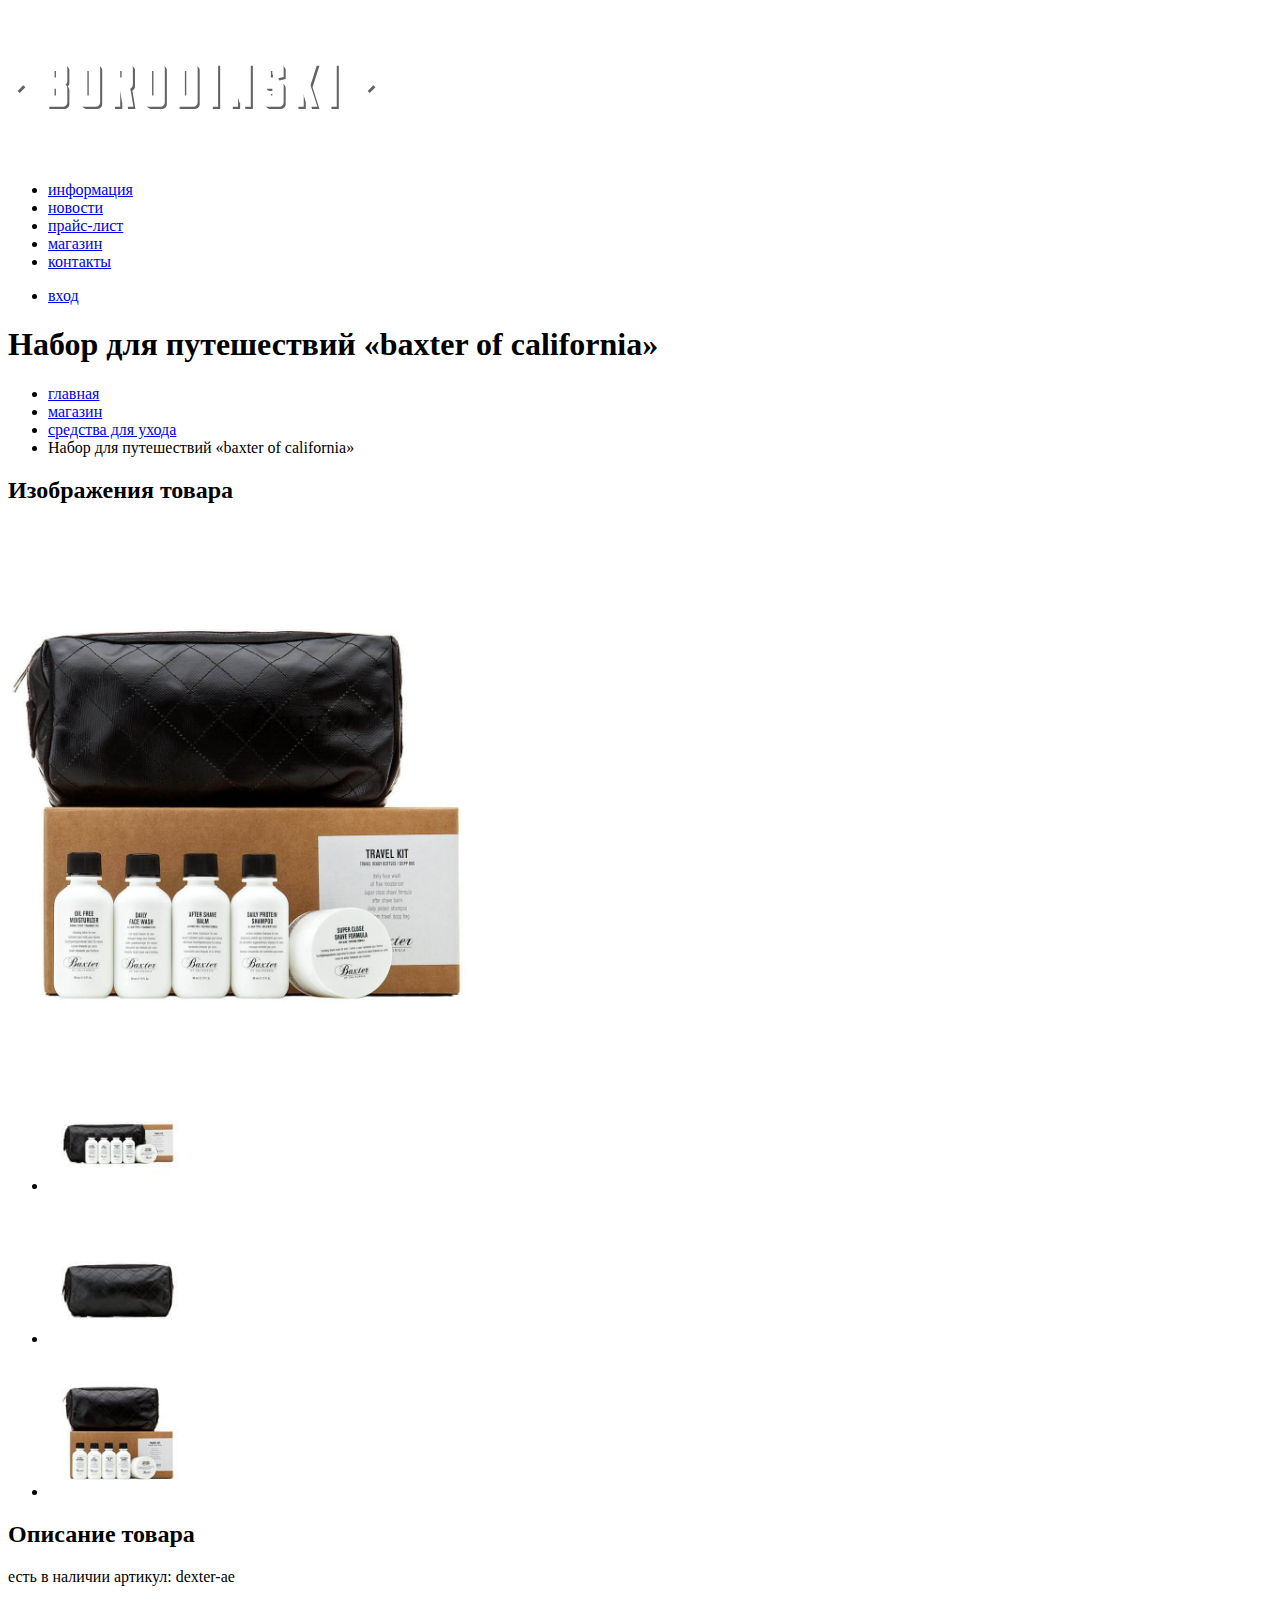
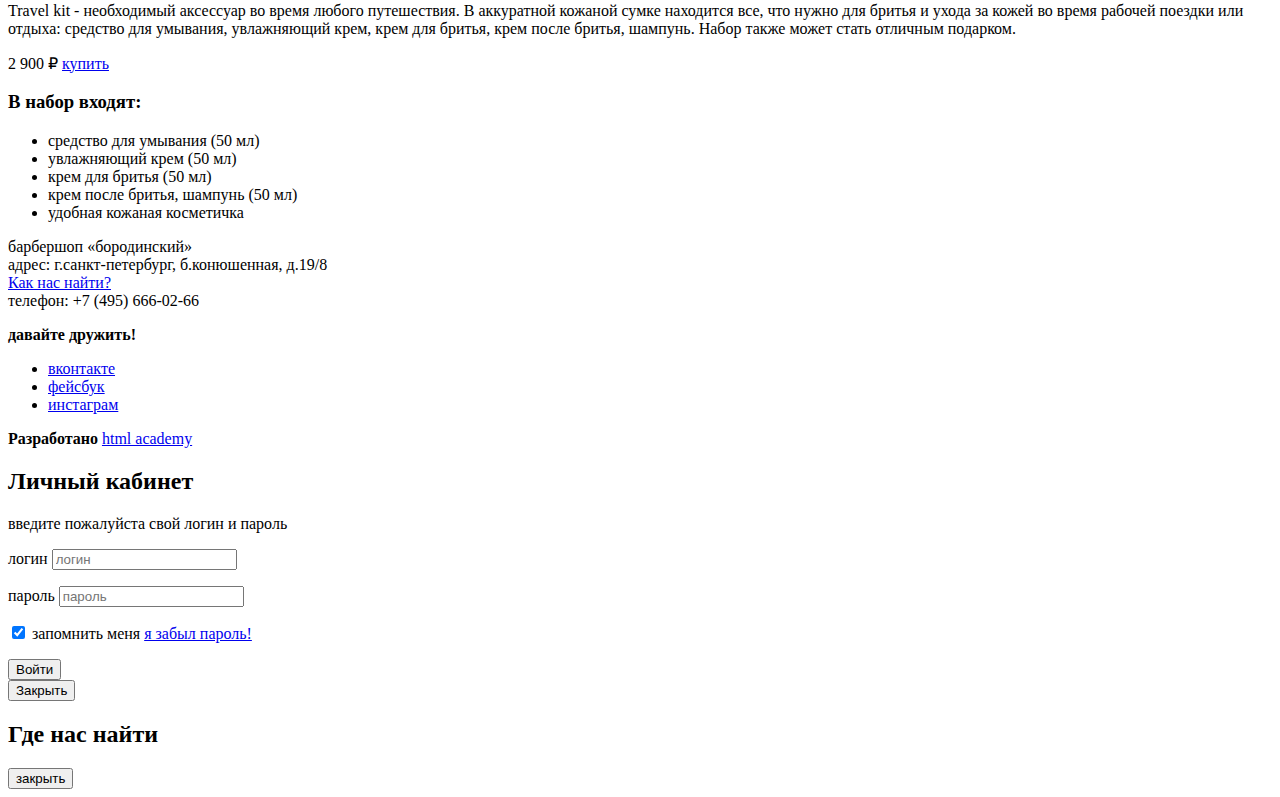
==== catalog-item.html @ 3065e406 "add class for forms" ====
<!DOCTYPE html>
<html lang="ru">

<head>
  <meta charset="utf-8" />
  <title>Borodinsky</title>
  <link rel="stylesheet" href="stylesheets/main.css" />
  <link href="https://fonts.googleapis.com/css?family=PT+Sans+Narrow:400,700&amp;subset=latin,cyrillic" rel="stylesheet">
</head>

<body>
  <header class="page-header">
    <nav class="header-navigation">
      <a href="index.html" class="header-logo">
        <img src="./img/index-logo.svg" width="368" height="153" alt="Логотип барбершопа «Бородинский»">
      </a>
      <ul class="app-navigation">
        <li><a href="#">информация</a></li>
        <li><a href="#">новости</a></li>
        <li><a href="price.html">прайс-лист</a></li>
        <li><a href="catalog.html">магазин</a></li>
        <li><a href="#">контакты</a></li>
      </ul>

      <ul class="user-navigation">
        <li><a href="#">вход</a></li>
      </ul>
    </nav>
  </header>

  <main>
    <h1 class="page-title">Набор для путешествий «baxter of california»</h1>

    <ul class="breadcrumbs">
      <li><a href="index.html">главная</a></li>
      <li><a href="catalog.html">магазин</a></li>
      <li><a href="#">средства для ухода</a></li>
      <li class="breadcrumbs-current">Набор для путешествий «baxter of california»</li>
    </ul>

    <section class="product-photos">
      <h2 class="visually-hidden">Изображения товара</h2>
      <p class="product-photo-full">
        <img src="./img/product-big.jpg" width="460" height="498" alt="Фото всего набора">
      </p>
      <ul class="product-photo-preview">
        <li><img src="./img/product-small-1.jpeg" width="140" height="149" alt="Фото в анфас"></li>
        <li><img src="./img/product-small-2.jpeg" width="140" height="149" alt="Фото в профиль"></li>
        <li><img src="./img/product-small-3.jpeg" width="140" height="149" alt="Фото отдельной части"></li>
      </ul>
    </section>

    <section class="product-info">
      <h2 class="visually-hidden">Описание товара</h2>
      <p class="product-description">
        <span class="product-availability">есть в наличии</span>
        <span class="product-article">артикул: dexter-ae</span>
      </p>

      <p class="product-text">
        Travel kit - необходимый аксессуар во время любого
        путешествия. В аккуратной кожаной сумке находится все, что
        нужно для бритья и ухода за кожей во время рабочей поездки
        или отдыха: средство для умывания, увлажняющий крем, крем
        для бритья, крем после бритья, шампунь. Набор также может
        стать отличным подарком.
      </p>

      <p class="product-price">
        <span>2 900 ₽</span>
        <a href="#">купить</a>
      </p>

      <h3>В набор входят:</h3>
      <ul class="kit-list">
        <li>средство для умывания (50 мл)</li>
        <li>увлажняющий крем (50 мл)</li>
        <li>крем для бритья (50 мл)</li>
        <li>крем после бритья, шампунь (50 мл)</li>
        <li>удобная кожаная косметичка</li>
      </ul>
    </section>

  </main>

  <footer class="page-footer">
    <p class="footer-contacts">
      барбершоп «бородинский»<br>
      адрес: г.санкт-петербург, б.конюшенная, д.19/8<br>
      <a href="#">Как нас найти?</a><br>
      телефон: +7 (495) 666-02-66
    </p>

    <div class="footer-social">
      <b>давайте дружить!</b>
      <ul class="social-list">
        <li><a href="#" class="social-vk">вконтакте</a></li>
        <li><a href="#" class="social-fb">фейсбук</a></li>
        <li><a href="#" class="social-inst">инстаграм</a></li>
      </ul>
    </div>

    <p class="footer-copyright">
      <b>Разработано</b>
      <a href="https://htmlacademy.ru/">html academy</a>
    </p>
  </footer>

  <section class="modal modal-authorization">
    <h2>Личный кабинет</h2>
    <p class="login-info">
      введите пожалуйста свой логин и пароль
    </p>
    <form class="login-form" action="https://echo.htmlacademy.ru" method="post">
      <p>
        <label class="visually-hidden" for="login">логин</label>
        <input class="login-icon-user"type="text"
                name="login" id="login" placeholder="логин">
      </p>
      <p>
        <label class="visually-hidden" for="password">пароль</label>
        <input class="login-icon-password"type="password" 
                name="password" id="password" placeholder="пароль">
      </p>
      <p class="login-password-info">
        <label class="login-checkbox">
          <input class="visually-hidden" type="checkbox" name="remember" checked>
          запомнить меня
        </label>
        <a class="restore" href="#">я забыл пароль!</a>
      </p>

      <button class="button" type="submit">Войти</button>
    </form>
    <button class="modal-close" type="button">Закрыть</button>
  </section>

  <section class="modal modal-map">
    <h2 class="visually-hidden">Где нас найти</h2>
    <button type="button" class="modal-close">
        <span class="visually-hidden">закрыть</span>
    </button>
  </section>
</body>

</html>
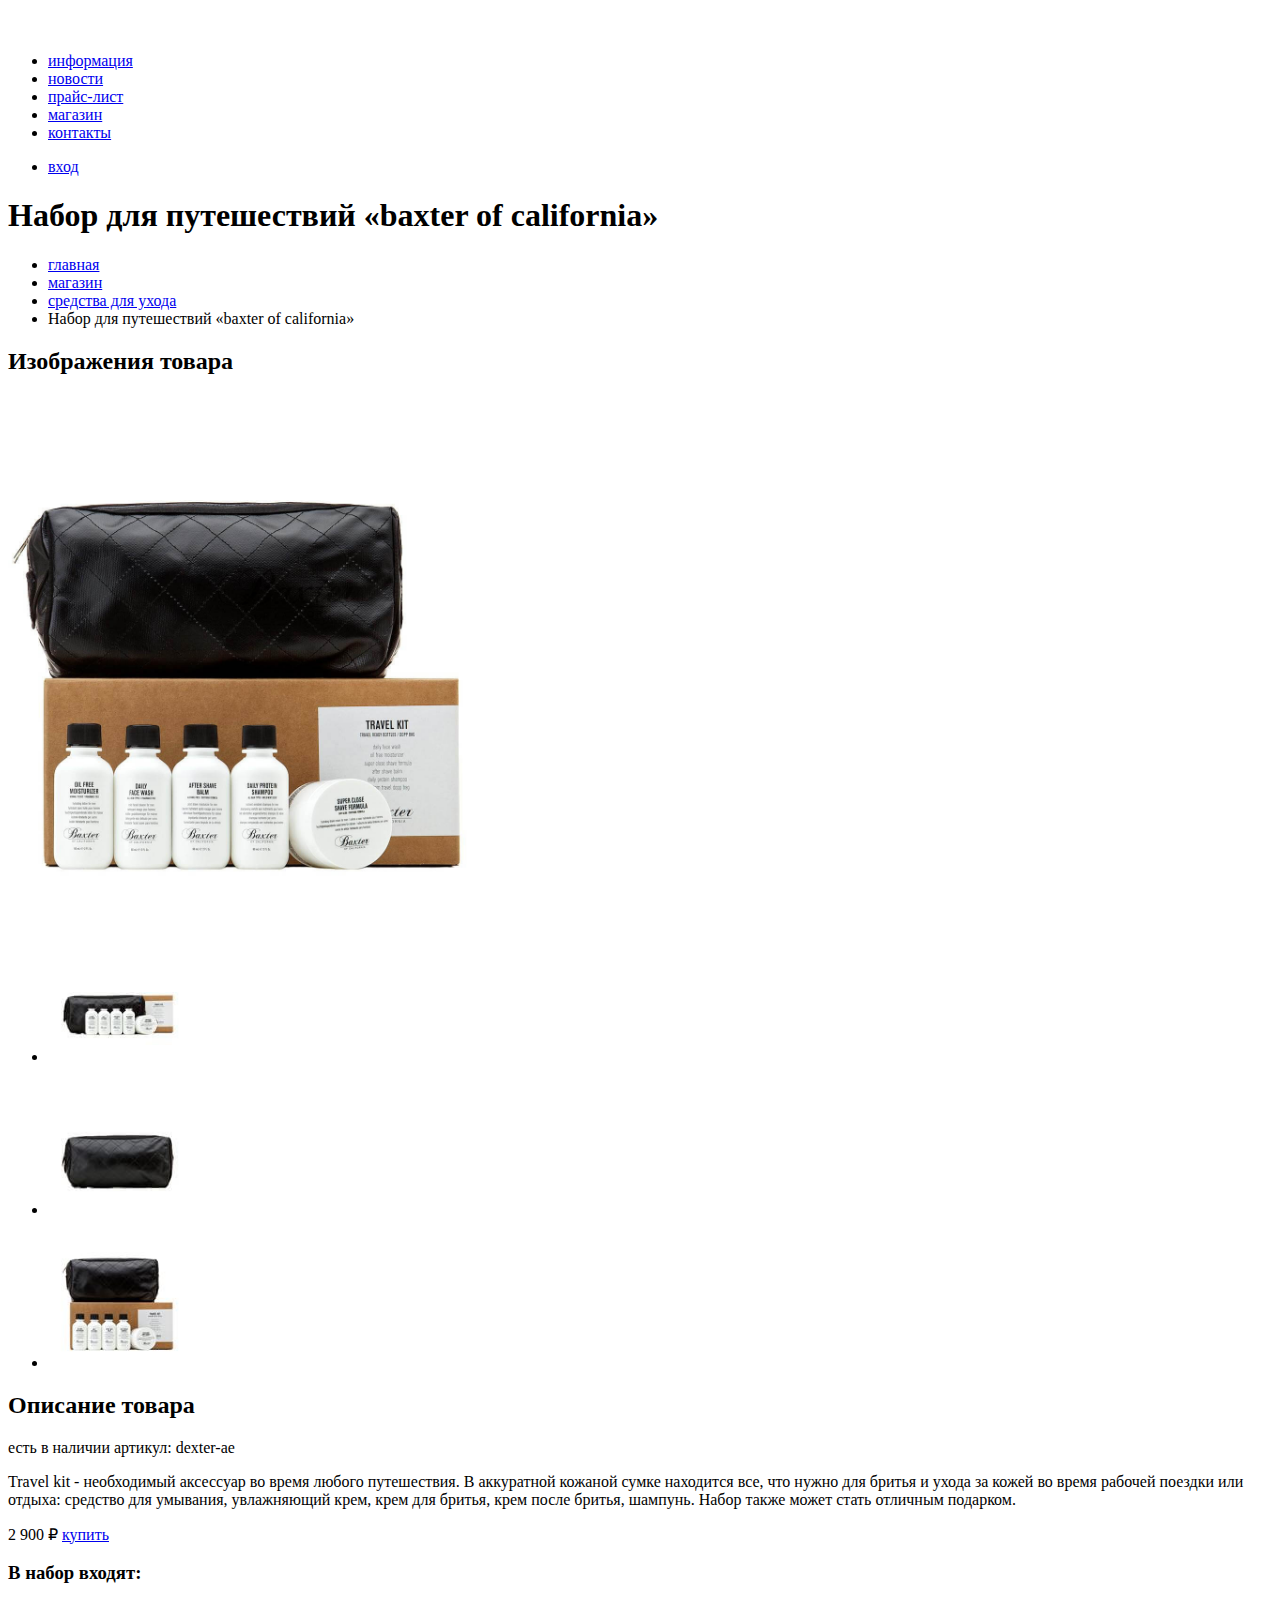
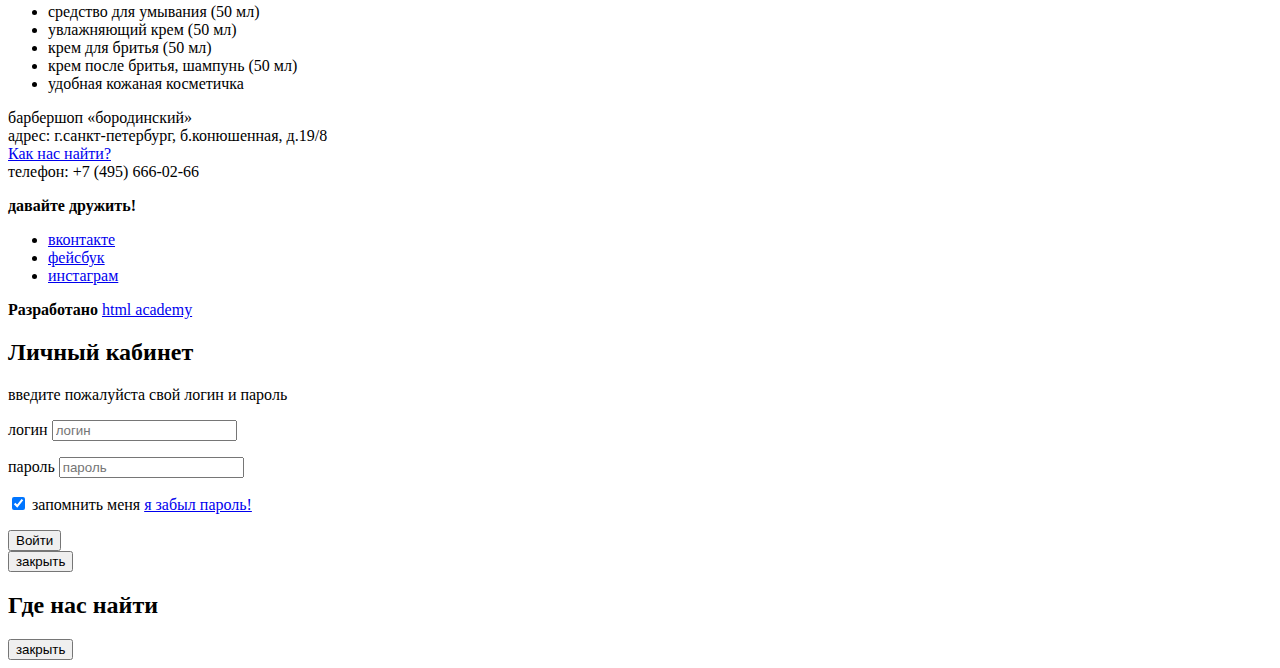
==== commit f796c170: "correction for href" ====
--- a/catalog-item.html
+++ b/catalog-item.html
@@ -5,14 +5,14 @@
   <meta charset="utf-8" />
   <title>Borodinsky</title>
   <link rel="stylesheet" href="stylesheets/main.css" />
-  <link href="https://fonts.googleapis.com/css?family=PT+Sans+Narrow:400,700&amp;subset=latin,cyrillic" rel="stylesheet">
+  <link href="https://fonts.googleapis.com/css?family=PT+Sans+Narrow:400,700&amp;subset=cyrillic" rel="stylesheet">
 </head>
 
 <body>
   <header class="page-header">
     <nav class="header-navigation">
       <a href="index.html" class="header-logo">
-        <img src="./img/index-logo.svg" width="368" height="153" alt="Логотип барбершопа «Бородинский»">
+        <img src="./img/logo.svg" width="111" height="24" alt="Логотип барбершопа «Бородинский»">
       </a>
       <ul class="app-navigation">
         <li><a href="#">информация</a></li>
@@ -68,7 +68,7 @@
 
       <p class="product-price">
         <span>2 900 ₽</span>
-        <a href="#">купить</a>
+        <a class="button" href="#">купить</a>
       </p>
 
       <h3>В набор входят:</h3>
@@ -94,33 +94,33 @@
     <div class="footer-social">
       <b>давайте дружить!</b>
       <ul class="social-list">
-        <li><a href="#" class="social-vk">вконтакте</a></li>
-        <li><a href="#" class="social-fb">фейсбук</a></li>
-        <li><a href="#" class="social-inst">инстаграм</a></li>
+        <li><a href="#" class="social-button">вконтакте</a></li>
+        <li><a href="#" class="social-button">фейсбук</a></li>
+        <li><a href="#" class="social-button">инстаграм</a></li>
       </ul>
     </div>
 
     <p class="footer-copyright">
       <b>Разработано</b>
-      <a href="https://htmlacademy.ru/">html academy</a>
+      <a class="button" href="https://htmlacademy.ru/">html academy</a>
     </p>
   </footer>
 
-  <section class="modal modal-authorization">
+  <section class="modal modal-authentication">
     <h2>Личный кабинет</h2>
     <p class="login-info">
       введите пожалуйста свой логин и пароль
     </p>
     <form class="login-form" action="https://echo.htmlacademy.ru" method="post">
       <p>
-        <label class="visually-hidden" for="login">логин</label>
-        <input class="login-icon-user"type="text"
-                name="login" id="login" placeholder="логин">
+        <label class="visually-hidden" for="user-login">логин</label>
+        <input class="login-icon-user" type="text"
+                name="login" id="user-login" placeholder="логин">
       </p>
       <p>
-        <label class="visually-hidden" for="password">пароль</label>
-        <input class="login-icon-password"type="password" 
-                name="password" id="password" placeholder="пароль">
+        <label class="visually-hidden" for="user-password">пароль</label>
+        <input class="login-icon-password" type="password"
+                name="password" id="user-password" placeholder="пароль">
       </p>
       <p class="login-password-info">
         <label class="login-checkbox">
@@ -132,7 +132,9 @@
 
       <button class="button" type="submit">Войти</button>
     </form>
-    <button class="modal-close" type="button">Закрыть</button>
+    <button class="modal-close" type="button">
+      <span class="visually-hidden">закрыть</span>
+    </button>
   </section>
 
   <section class="modal modal-map">
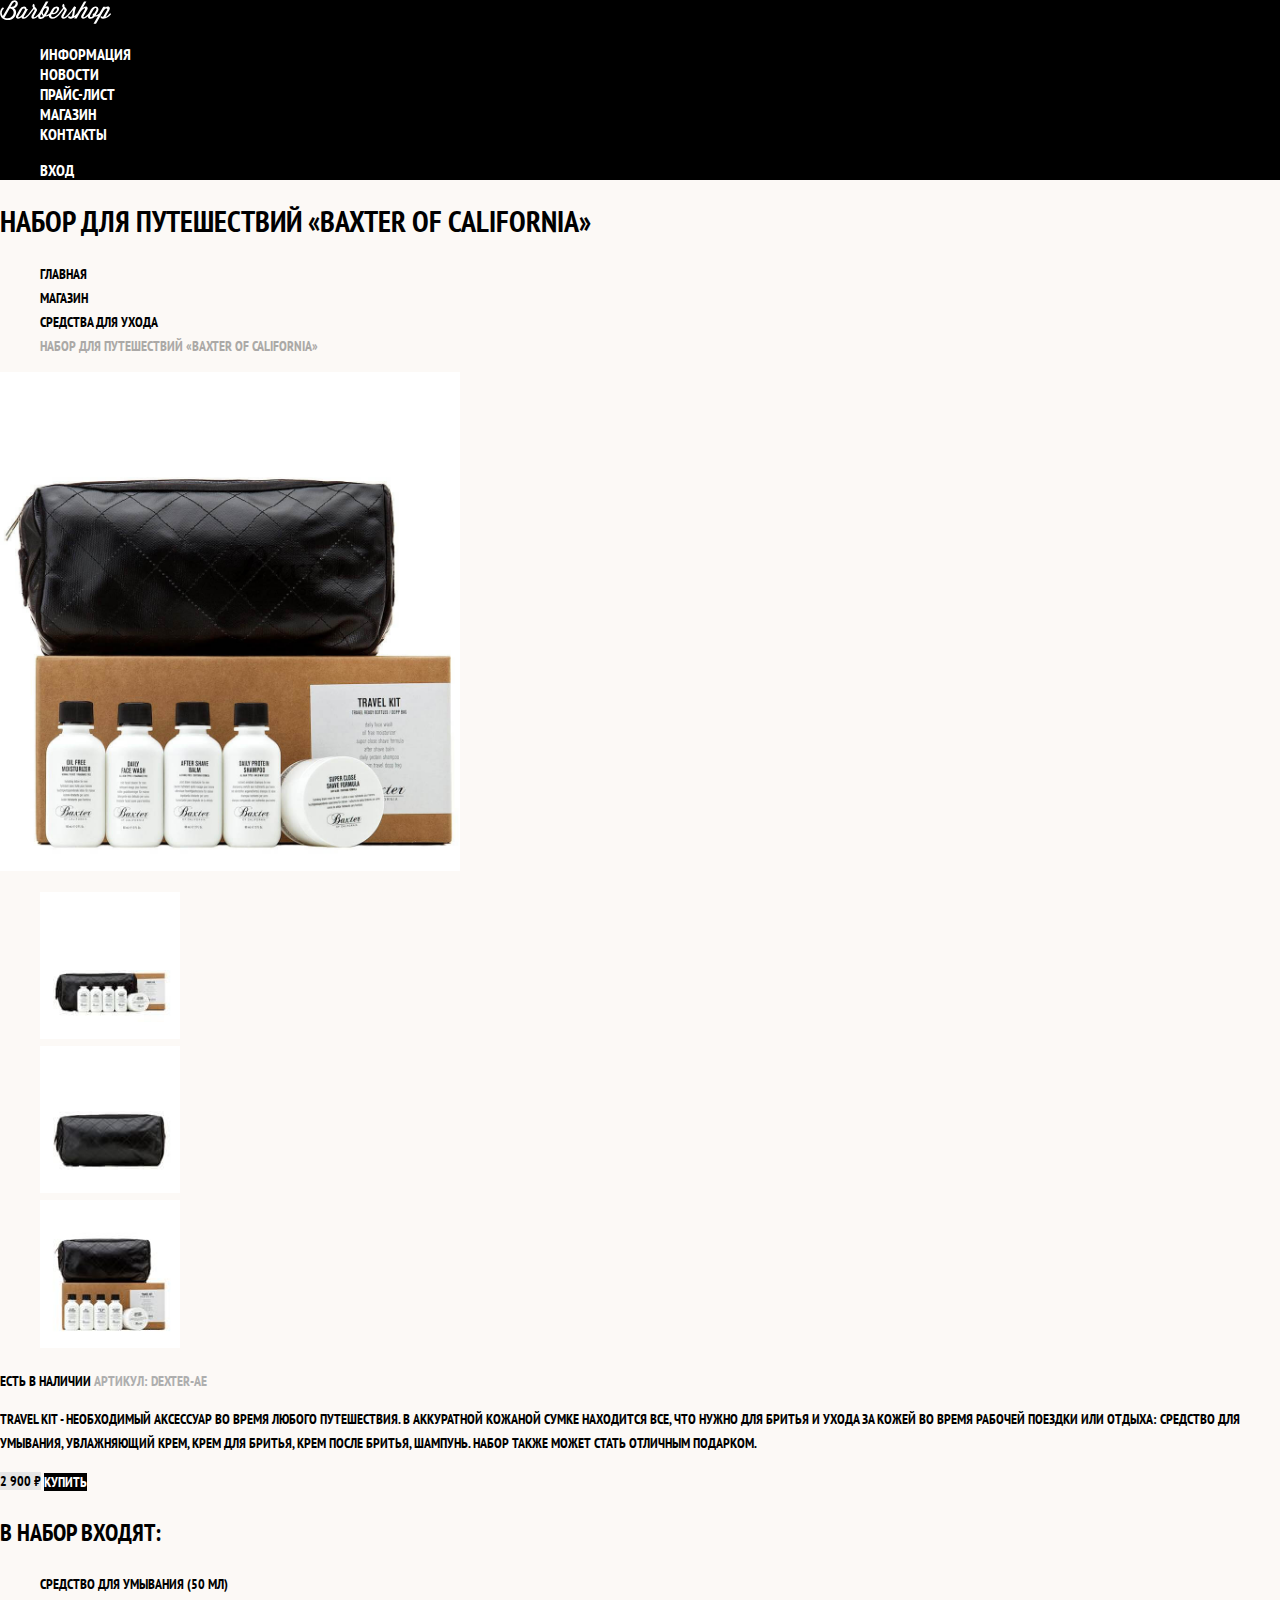
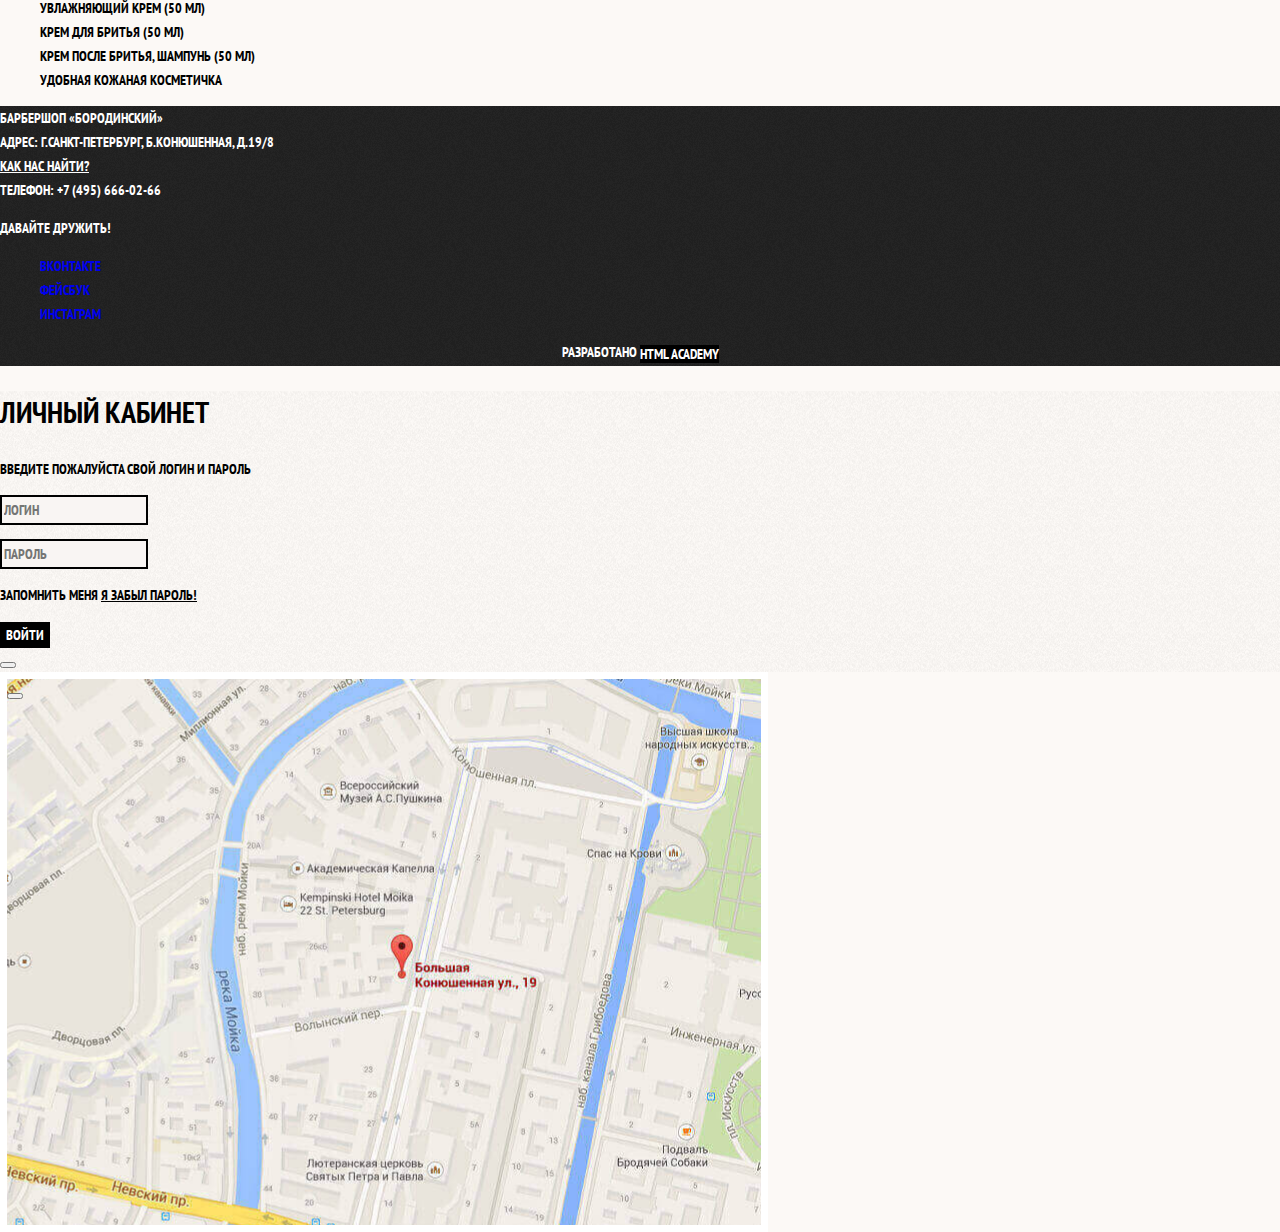
==== commit 7f267729: "catalog-item page css" ====
--- a/catalog-item.html
+++ b/catalog-item.html
@@ -8,7 +8,7 @@
   <link href="https://fonts.googleapis.com/css?family=PT+Sans+Narrow:400,700&amp;subset=cyrillic" rel="stylesheet">
 </head>
 
-<body>
+<body class="inner-page">
   <header class="page-header">
     <nav class="header-navigation">
       <a href="index.html" class="header-logo">
--- a/stylesheets/main.css
+++ b/stylesheets/main.css
@@ -0,0 +1,655 @@
+/*! normalize.css v8.0.1 | MIT License | github.com/necolas/normalize.css */
+/* Document
+   ========================================================================== */
+/**
+ * 1. Correct the line height in all browsers.
+ * 2. Prevent adjustments of font size after orientation changes in iOS.
+ */
+html {
+  line-height: 1.15;
+  /* 1 */
+  -webkit-text-size-adjust: 100%;
+  /* 2 */
+}
+
+/* Sections
+   ========================================================================== */
+/**
+ * Remove the margin in all browsers.
+ */
+body {
+  margin: 0;
+}
+
+/**
+ * Render the `main` element consistently in IE.
+ */
+main {
+  display: block;
+}
+
+/**
+ * Correct the font size and margin on `h1` elements within `section` and
+ * `article` contexts in Chrome, Firefox, and Safari.
+ */
+h1 {
+  font-size: 2em;
+  margin: 0.67em 0;
+}
+
+/* Grouping content
+   ========================================================================== */
+/**
+ * 1. Add the correct box sizing in Firefox.
+ * 2. Show the overflow in Edge and IE.
+ */
+hr {
+  box-sizing: content-box;
+  /* 1 */
+  height: 0;
+  /* 1 */
+  overflow: visible;
+  /* 2 */
+}
+
+/**
+ * 1. Correct the inheritance and scaling of font size in all browsers.
+ * 2. Correct the odd `em` font sizing in all browsers.
+ */
+pre {
+  font-family: monospace, monospace;
+  /* 1 */
+  font-size: 1em;
+  /* 2 */
+}
+
+/* Text-level semantics
+   ========================================================================== */
+/**
+ * Remove the gray background on active links in IE 10.
+ */
+a {
+  background-color: transparent;
+}
+
+/**
+ * 1. Remove the bottom border in Chrome 57-
+ * 2. Add the correct text decoration in Chrome, Edge, IE, Opera, and Safari.
+ */
+abbr[title] {
+  border-bottom: none;
+  /* 1 */
+  text-decoration: underline;
+  /* 2 */
+  text-decoration: underline dotted;
+  /* 2 */
+}
+
+/**
+ * Add the correct font weight in Chrome, Edge, and Safari.
+ */
+b,
+strong {
+  font-weight: bolder;
+}
+
+/**
+ * 1. Correct the inheritance and scaling of font size in all browsers.
+ * 2. Correct the odd `em` font sizing in all browsers.
+ */
+code,
+kbd,
+samp {
+  font-family: monospace, monospace;
+  /* 1 */
+  font-size: 1em;
+  /* 2 */
+}
+
+/**
+ * Add the correct font size in all browsers.
+ */
+small {
+  font-size: 80%;
+}
+
+/**
+ * Prevent `sub` and `sup` elements from affecting the line height in
+ * all browsers.
+ */
+sub,
+sup {
+  font-size: 75%;
+  line-height: 0;
+  position: relative;
+  vertical-align: baseline;
+}
+
+sub {
+  bottom: -0.25em;
+}
+
+sup {
+  top: -0.5em;
+}
+
+/* Embedded content
+   ========================================================================== */
+/**
+ * Remove the border on images inside links in IE 10.
+ */
+img {
+  border-style: none;
+}
+
+/* Forms
+   ========================================================================== */
+/**
+ * 1. Change the font styles in all browsers.
+ * 2. Remove the margin in Firefox and Safari.
+ */
+button,
+input,
+optgroup,
+select,
+textarea {
+  font-family: inherit;
+  /* 1 */
+  font-size: 100%;
+  /* 1 */
+  line-height: 1.15;
+  /* 1 */
+  margin: 0;
+  /* 2 */
+}
+
+/**
+ * Show the overflow in IE.
+ * 1. Show the overflow in Edge.
+ */
+button,
+input {
+  /* 1 */
+  overflow: visible;
+}
+
+/**
+ * Remove the inheritance of text transform in Edge, Firefox, and IE.
+ * 1. Remove the inheritance of text transform in Firefox.
+ */
+button,
+select {
+  /* 1 */
+  text-transform: none;
+}
+
+/**
+ * Correct the inability to style clickable types in iOS and Safari.
+ */
+button,
+[type=button],
+[type=reset],
+[type=submit] {
+  -webkit-appearance: button;
+}
+
+/**
+ * Remove the inner border and padding in Firefox.
+ */
+button::-moz-focus-inner,
+[type=button]::-moz-focus-inner,
+[type=reset]::-moz-focus-inner,
+[type=submit]::-moz-focus-inner {
+  border-style: none;
+  padding: 0;
+}
+
+/**
+ * Restore the focus styles unset by the previous rule.
+ */
+button:-moz-focusring,
+[type=button]:-moz-focusring,
+[type=reset]:-moz-focusring,
+[type=submit]:-moz-focusring {
+  outline: 1px dotted ButtonText;
+}
+
+/**
+ * Correct the padding in Firefox.
+ */
+fieldset {
+  padding: 0.35em 0.75em 0.625em;
+}
+
+/**
+ * 1. Correct the text wrapping in Edge and IE.
+ * 2. Correct the color inheritance from `fieldset` elements in IE.
+ * 3. Remove the padding so developers are not caught out when they zero out
+ *    `fieldset` elements in all browsers.
+ */
+legend {
+  box-sizing: border-box;
+  /* 1 */
+  color: inherit;
+  /* 2 */
+  display: table;
+  /* 1 */
+  max-width: 100%;
+  /* 1 */
+  padding: 0;
+  /* 3 */
+  white-space: normal;
+  /* 1 */
+}
+
+/**
+ * Add the correct vertical alignment in Chrome, Firefox, and Opera.
+ */
+progress {
+  vertical-align: baseline;
+}
+
+/**
+ * Remove the default vertical scrollbar in IE 10+.
+ */
+textarea {
+  overflow: auto;
+}
+
+/**
+ * 1. Add the correct box sizing in IE 10.
+ * 2. Remove the padding in IE 10.
+ */
+[type=checkbox],
+[type=radio] {
+  box-sizing: border-box;
+  /* 1 */
+  padding: 0;
+  /* 2 */
+}
+
+/**
+ * Correct the cursor style of increment and decrement buttons in Chrome.
+ */
+[type=number]::-webkit-inner-spin-button,
+[type=number]::-webkit-outer-spin-button {
+  height: auto;
+}
+
+/**
+ * 1. Correct the odd appearance in Chrome and Safari.
+ * 2. Correct the outline style in Safari.
+ */
+[type=search] {
+  -webkit-appearance: textfield;
+  /* 1 */
+  outline-offset: -2px;
+  /* 2 */
+}
+
+/**
+ * Remove the inner padding in Chrome and Safari on macOS.
+ */
+[type=search]::-webkit-search-decoration {
+  -webkit-appearance: none;
+}
+
+/**
+ * 1. Correct the inability to style clickable types in iOS and Safari.
+ * 2. Change font properties to `inherit` in Safari.
+ */
+::-webkit-file-upload-button {
+  -webkit-appearance: button;
+  /* 1 */
+  font: inherit;
+  /* 2 */
+}
+
+/* Interactive
+   ========================================================================== */
+/*
+ * Add the correct display in Edge, IE 10+, and Firefox.
+ */
+details {
+  display: block;
+}
+
+/*
+ * Add the correct display in all browsers.
+ */
+summary {
+  display: list-item;
+}
+
+/* Misc
+   ========================================================================== */
+/**
+ * Add the correct display in IE 10+.
+ */
+template {
+  display: none;
+}
+
+/**
+ * Add the correct display in IE 10.
+ */
+[hidden] {
+  display: none;
+}
+
+html {
+  box-sizing: border-box;
+}
+
+*,
+*::before,
+*::after {
+  box-sizing: inherit;
+}
+
+body {
+  color: #ffffff;
+  text-transform: uppercase;
+  font: 700 14px/24px "PT Sans Narrow", Arial, sans-serif;
+  background: #000000 url("../img/hair-salon.jpeg") 0 0 no-repeat;
+}
+
+img {
+  max-width: 100%;
+  height: auto;
+}
+
+a {
+  text-decoration: none;
+}
+
+.visually-hidden:not(:focus):not(:active),
+input[type=checkbox].visually-hidden,
+input[type=radio].visually-hidden {
+  position: absolute;
+  width: 1px;
+  height: 1px;
+  margin: -1px;
+  border: 0;
+  padding: 0;
+  white-space: nowrap;
+  clip-path: inset(100%);
+  clip: rect(0 0 0 0);
+  overflow: hidden;
+}
+
+.page-footer {
+  background: #252525 url("../img/footer-background.png") 0 0 repeat;
+}
+
+.footer-contacts a {
+  text-decoration: underline;
+}
+.footer-contacts a:hover, .footer-contacts a:focus {
+  text-decoration: none;
+}
+
+.footer-contacts a {
+  color: #ffffff;
+  text-align: center;
+}
+
+.footer-copyright {
+  text-align: center;
+}
+.footer-copyright a:hover,
+.footer-copyright a:focus {
+  color: #000000;
+  background-color: #ffffff;
+}
+
+.footer-social ul {
+  list-style: none;
+}
+
+.index-columns {
+  color: #000000;
+  background: url("../img/separator.png") 50% 50% no-repeat, url("../img/content-background.png") 0 0 repeat;
+  background-color: #fcf9f6;
+}
+
+.index-columns h2 {
+  font-size: 30px;
+  line-height: 42px;
+}
+
+.page-header {
+  font-size: 16px;
+  line-height: 20px;
+  background-color: #000000;
+}
+
+.app-navigation,
+.user-navigation {
+  list-style: none;
+}
+.app-navigation a,
+.user-navigation a {
+  color: #ffffff;
+}
+.app-navigation a:hover, .app-navigation a:focus,
+.user-navigation a:hover,
+.user-navigation a:focus {
+  background-color: #242424;
+}
+
+.advantages-list {
+  list-style: none;
+}
+
+.advantage-item {
+  text-align: center;
+}
+.advantage-item h3 {
+  font-size: 30px;
+  line-height: 42px;
+}
+
+.button {
+  font: inherit;
+  color: #ffffff;
+  text-align: center;
+  vertical-align: middle;
+  text-transform: uppercase;
+  background-color: #000000;
+  border: 0;
+}
+.button:hover, .button:focus, .button:active {
+  background-color: #653d15;
+}
+.button:disabled {
+  cursor: not-allowed;
+  background-color: rgba(0, 0, 0, 0.5);
+}
+
+.news-list {
+  list-style: none;
+}
+
+.news-item time {
+  text-transform: none;
+}
+
+.appointment-item input {
+  font: inherit;
+  background-color: #f9f5f3;
+  border: 2px solid #000000;
+}
+.appointment-item input:hover, .appointment-item input:focus {
+  border-color: #653d15;
+}
+
+.gallery-content {
+  border: 7px solid #ffffff;
+  background-color: #d3d3d3;
+}
+
+.modal-authentication {
+  background: #fcf9f6 url("../img/content-background.png") 0 0 repeat;
+  color: #000000;
+}
+
+.modal-authentication h2 {
+  font-size: 30px;
+  line-height: 42px;
+}
+
+.restore {
+  color: #000000;
+  text-decoration: underline;
+}
+.restore:hover, .restore:focus {
+  text-decoration: none;
+}
+
+.login-form input[type=text],
+.login-form input[type=password] {
+  font: inherit;
+  text-transform: uppercase;
+  background-color: #f9f5f3;
+  border: 2px solid #000000;
+}
+.login-form input[type=text]:hover, .login-form input[type=text]:focus,
+.login-form input[type=password]:hover,
+.login-form input[type=password]:focus {
+  border-color: #653d15;
+}
+
+.login-checkbox {
+  cursor: pointer;
+}
+.login-checkbox:hover, .login-checkbox:focus {
+  color: #653d15;
+}
+
+.modal-map {
+  width: 768px;
+  height: 560px;
+  border: 7px solid #ffffff;
+  background: #d3d3d3 url("../img/map.jpg") 50% 50% no-repeat;
+}
+
+.page-title {
+  font-size: 30px;
+  line-height: 42px;
+  color: #000000;
+}
+
+.breadcrumbs {
+  list-style: none;
+}
+.breadcrumbs a {
+  color: #000000;
+  line-height: 20px;
+}
+
+.breadcrumbs-current {
+  color: #aba9a7;
+}
+
+fieldset {
+  border: 0;
+}
+
+legend {
+  font-size: 24px;
+  line-height: 30px;
+  color: #000000;
+}
+
+.filters ul,
+.pagination-list {
+  list-style: none;
+}
+
+.filter-option label {
+  color: #000000;
+  line-height: 18px;
+  cursor: pointer;
+}
+.filter-option label:hover, .filter-option label:focus {
+  color: #653d15;
+}
+
+.filter-button {
+  font-size: 13px;
+}
+
+.pagination-item a {
+  line-height: 18px;
+  color: #ffffff;
+  background-color: #000000;
+}
+
+.current-page a {
+  color: #000000;
+  background-color: #ffffff;
+}
+
+.catalog-list {
+  list-style: none;
+}
+
+.catalog-item {
+  background-color: #ffffff;
+}
+
+.catalog-item h3 {
+  display: flex;
+  flex-direction: column;
+  line-height: 18px;
+  color: #000000;
+}
+
+.product-category {
+  text-transform: none;
+}
+
+.catalog-item-price span {
+  background-color: #e5e5e5;
+  color: #000000;
+}
+
+.product-photo-preview, .kit-list {
+  list-style: none;
+}
+
+.product-availability, .product-text {
+  color: #000000;
+  line-height: 24px;
+}
+
+.product-article {
+  line-height: 24px;
+  color: #aeaeae;
+}
+
+.product-price {
+  line-height: 24px;
+}
+.product-price span {
+  background-color: #e5e5e5;
+  color: #000000;
+}
+
+.product-info h3 {
+  font-size: 24px;
+  line-height: 30px;
+  color: #000000;
+}
+
+.kit-list {
+  line-height: 24px;
+  color: #000000;
+}
+
+.inner-page {
+  background: #fcf9f6;
+}
+
+/*# sourceMappingURL=main.css.map */
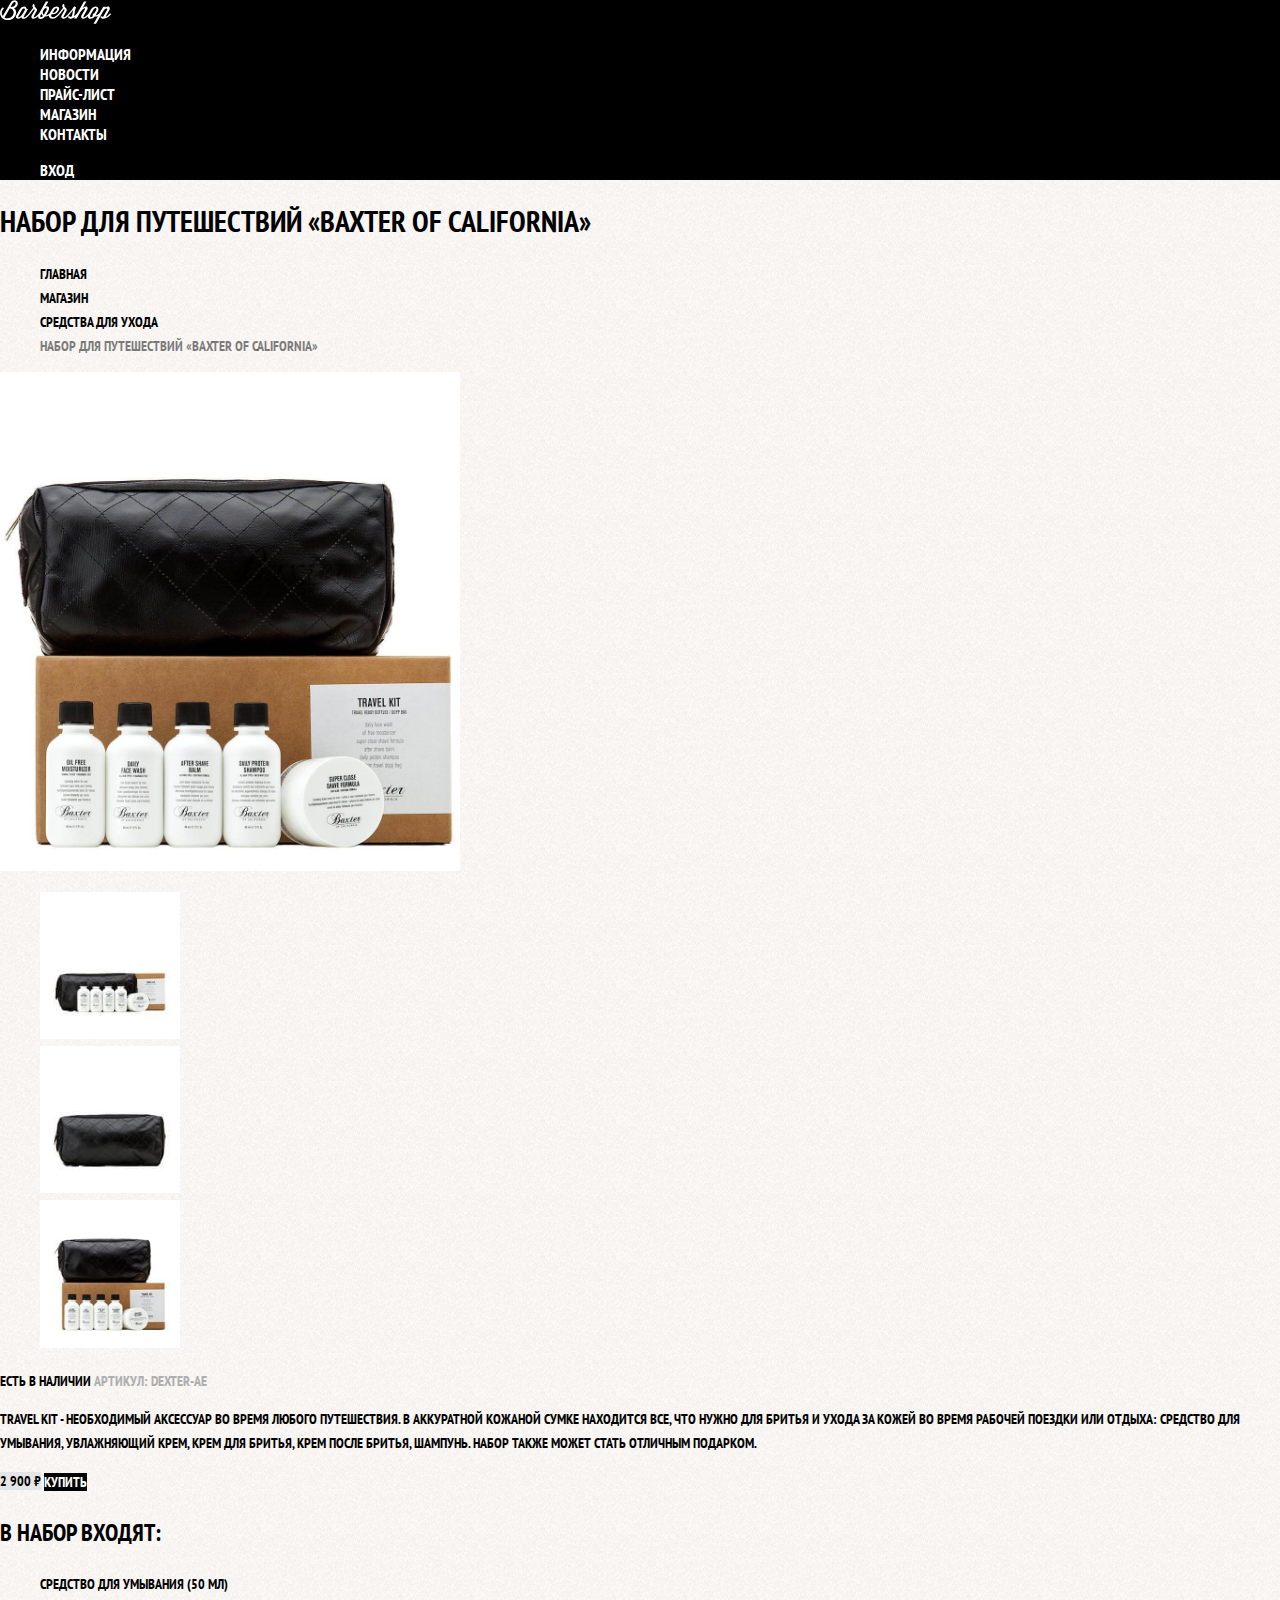
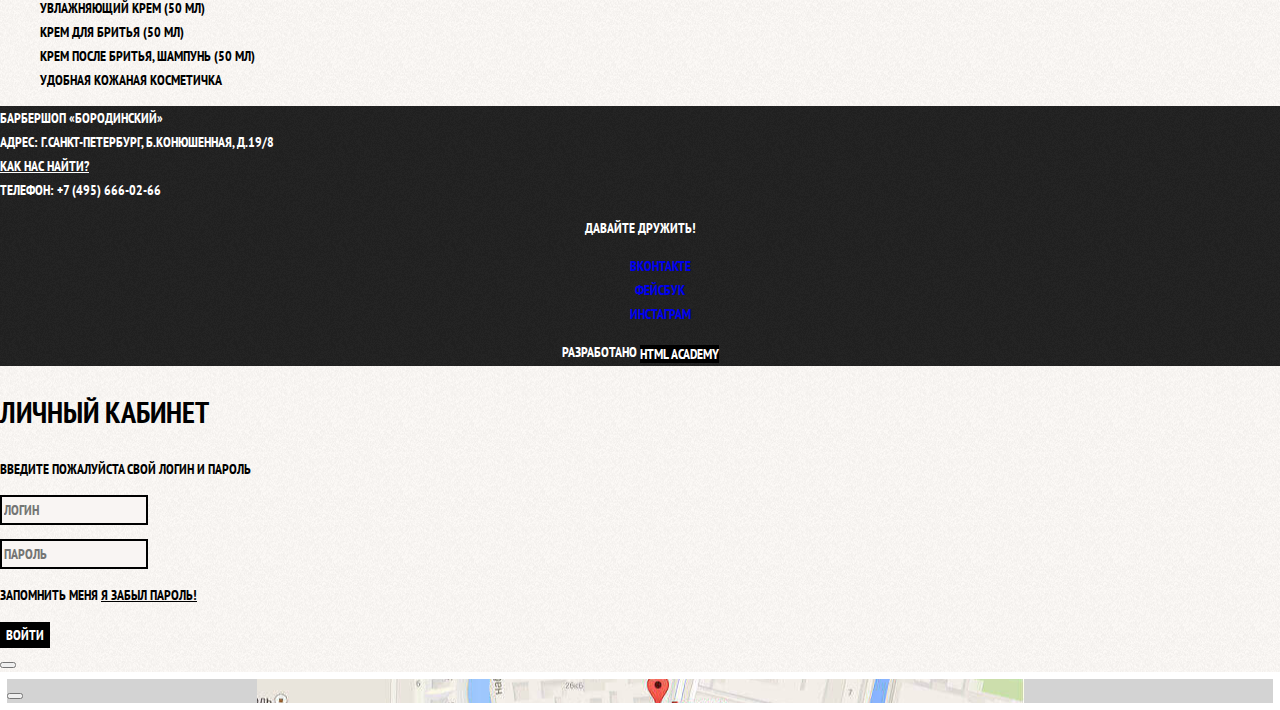
==== commit 7cc31f99: "fixed errors 0" ====
--- a/catalog-item.html
+++ b/catalog-item.html
@@ -4,8 +4,8 @@
 <head>
   <meta charset="utf-8" />
   <title>Borodinsky</title>
+  <link href="https://fonts.googleapis.com/css?family=PT+Sans+Narrow:400,700&amp;subset=cyrillic" rel="stylesheet">
   <link rel="stylesheet" href="stylesheets/main.css" />
-  <link href="https://fonts.googleapis.com/css?family=PT+Sans+Narrow:400,700&amp;subset=cyrillic" rel="stylesheet">
 </head>
 
 <body class="inner-page">
--- a/stylesheets/main.css
+++ b/stylesheets/main.css
@@ -379,21 +379,18 @@
 }
 
 .page-footer {
+  color: #ffffff;
   background: #252525 url("../img/footer-background.png") 0 0 repeat;
 }
 
 .footer-contacts a {
+  color: #ffffff;
   text-decoration: underline;
 }
 .footer-contacts a:hover, .footer-contacts a:focus {
   text-decoration: none;
 }
 
-.footer-contacts a {
-  color: #ffffff;
-  text-align: center;
-}
-
 .footer-copyright {
   text-align: center;
 }
@@ -403,6 +400,9 @@
   background-color: #ffffff;
 }
 
+.footer-social {
+  text-align: center;
+}
 .footer-social ul {
   list-style: none;
 }
@@ -412,7 +412,6 @@
   background: url("../img/separator.png") 50% 50% no-repeat, url("../img/content-background.png") 0 0 repeat;
   background-color: #fcf9f6;
 }
-
 .index-columns h2 {
   font-size: 30px;
   line-height: 42px;
@@ -490,8 +489,8 @@
 }
 
 .modal-authentication {
+  color: #000000;
   background: #fcf9f6 url("../img/content-background.png") 0 0 repeat;
-  color: #000000;
 }
 
 .modal-authentication h2 {
@@ -528,8 +527,6 @@
 }
 
 .modal-map {
-  width: 768px;
-  height: 560px;
   border: 7px solid #ffffff;
   background: #d3d3d3 url("../img/map.jpg") 50% 50% no-repeat;
 }
@@ -543,13 +540,16 @@
 .breadcrumbs {
   list-style: none;
 }
+
 .breadcrumbs a {
   color: #000000;
-  line-height: 20px;
+}
+.breadcrumbs a:hover, .breadcrumbs a:focus {
+  text-decoration: underline;
 }
 
 .breadcrumbs-current {
-  color: #aba9a7;
+  color: rgba(0, 0, 0, 0.5);
 }
 
 fieldset {
@@ -559,97 +559,119 @@
 legend {
   font-size: 24px;
   line-height: 30px;
-  color: #000000;
-}
-
-.filters ul,
-.pagination-list {
+}
+
+.filters ul {
   list-style: none;
 }
 
 .filter-option label {
-  color: #000000;
   line-height: 18px;
   cursor: pointer;
 }
-.filter-option label:hover, .filter-option label:focus {
+
+.filter-input:hover + label,
+.filter-input:focus + label {
   color: #653d15;
 }
 
-.filter-button {
-  font-size: 13px;
-}
-
-.pagination-item a {
+.filter-input:disabled + label {
+  cursor: not-allowed;
+  color: rgba(0, 0, 0, 0.5);
+}
+
+.catalog-list {
+  list-style: none;
+}
+
+.catalog-item {
+  background-color: #ffffff;
+}
+.catalog-item h3 {
+  color: #000000;
+}
+
+.product-category {
+  text-transform: none;
+}
+
+.catalog-item-price span {
+  background-color: #e5e5e5;
+  text-align: center;
+}
+
+.pagination-list {
+  list-style: none;
+}
+
+.pagination-link {
   line-height: 18px;
   color: #ffffff;
   background-color: #000000;
 }
-
-.current-page a {
+.pagination-link:not(.current-link):hover, .pagination-link:not(.current-link):focus {
+  background-color: #653d15;
+}
+
+.current-link {
   color: #000000;
   background-color: #ffffff;
 }
 
-.catalog-list {
-  list-style: none;
-}
-
-.catalog-item {
-  background-color: #ffffff;
-}
-
-.catalog-item h3 {
-  display: flex;
-  flex-direction: column;
-  line-height: 18px;
-  color: #000000;
-}
-
-.product-category {
-  text-transform: none;
-}
-
-.catalog-item-price span {
+.kit-list {
+  list-style: none;
+}
+
+.product-article {
+  color: #aeaeae;
+}
+
+.product-price span {
+  text-align: right;
   background-color: #e5e5e5;
-  color: #000000;
-}
-
-.product-photo-preview, .kit-list {
-  list-style: none;
-}
-
-.product-availability, .product-text {
-  color: #000000;
-  line-height: 24px;
-}
-
-.product-article {
-  line-height: 24px;
-  color: #aeaeae;
-}
-
-.product-price {
-  line-height: 24px;
-}
-.product-price span {
-  background-color: #e5e5e5;
-  color: #000000;
 }
 
 .product-info h3 {
   font-size: 24px;
   line-height: 30px;
-  color: #000000;
-}
-
-.kit-list {
-  line-height: 24px;
-  color: #000000;
+}
+
+.product-photo-preview {
+  list-style: none;
+}
+
+.promo-title {
+  font-size: 48px;
+  line-height: 48px;
+  text-align: center;
+}
+
+.hair-products h2,
+.about-us h2,
+.price-services h2 {
+  font-size: 24px;
+  line-height: 30px;
+}
+
+.hair-products-list {
+  list-style: none;
+}
+
+.price-services table {
+  border-collapse: collapse;
+}
+
+.price-services td {
+  border: 1px solid #000000;
+}
+
+.price-services td:nth-child(2) {
+  text-align: center;
 }
 
 .inner-page {
-  background: #fcf9f6;
+  color: #000000;
+  background: #fcf9f6 url("../img/content-background.png") 0 0 repeat;
 }
 
 /*# sourceMappingURL=main.css.map */
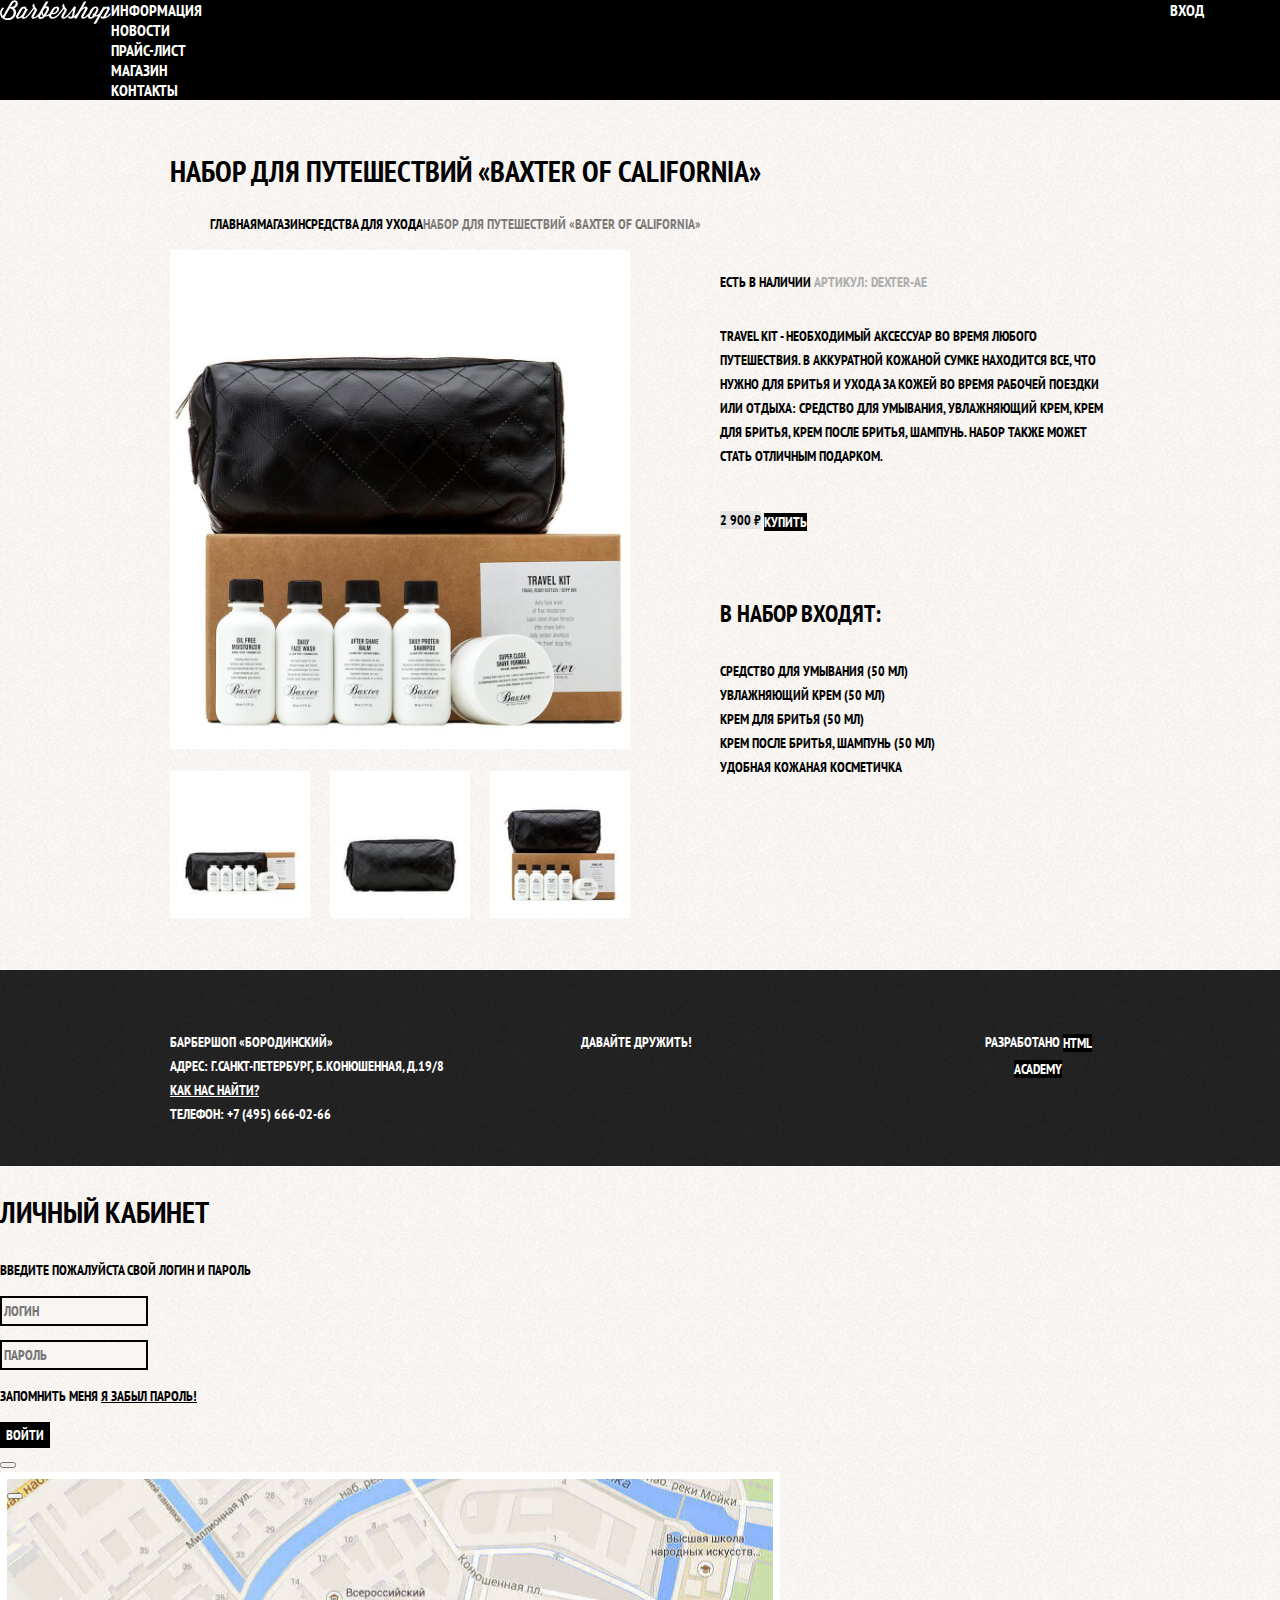
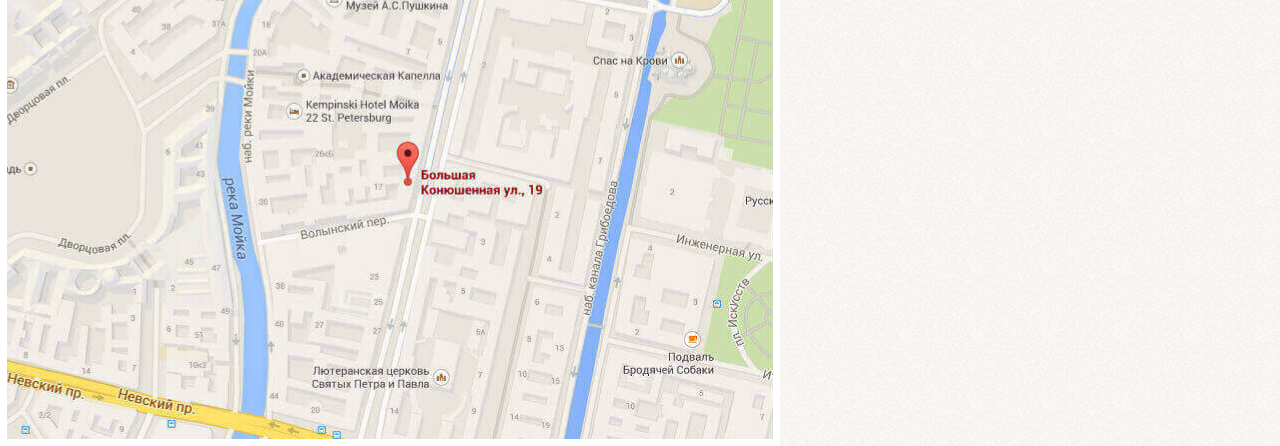
==== commit 7940c220: "product page css" ====
--- a/catalog-item.html
+++ b/catalog-item.html
@@ -28,7 +28,7 @@
     </nav>
   </header>
 
-  <main>
+  <main class="container">
     <h1 class="page-title">Набор для путешествий «baxter of california»</h1>
 
     <ul class="breadcrumbs">
@@ -38,72 +38,84 @@
       <li class="breadcrumbs-current">Набор для путешествий «baxter of california»</li>
     </ul>
 
-    <section class="product-photos">
-      <h2 class="visually-hidden">Изображения товара</h2>
-      <p class="product-photo-full">
-        <img src="./img/product-big.jpg" width="460" height="498" alt="Фото всего набора">
-      </p>
-      <ul class="product-photo-preview">
-        <li><img src="./img/product-small-1.jpeg" width="140" height="149" alt="Фото в анфас"></li>
-        <li><img src="./img/product-small-2.jpeg" width="140" height="149" alt="Фото в профиль"></li>
-        <li><img src="./img/product-small-3.jpeg" width="140" height="149" alt="Фото отдельной части"></li>
-      </ul>
-    </section>
+    <div class="product-columns">
+      <section class="product-photos">
+        <h2 class="visually-hidden">Изображения товара</h2>
+        <p class="product-photo-full">
+          <img src="./img/product-big.jpg" width="460" height="498" alt="Фото всего набора">
+        </p>
+        <ul class="product-photo-preview">
+          <li><img src="./img/product-small-1.jpeg" width="140" height="149" alt="Фото в анфас"></li>
+          <li><img src="./img/product-small-2.jpeg" width="140" height="149" alt="Фото в профиль"></li>
+          <li><img src="./img/product-small-3.jpeg" width="140" height="149" alt="Фото отдельной части"></li>
+        </ul>
+      </section>
 
-    <section class="product-info">
-      <h2 class="visually-hidden">Описание товара</h2>
-      <p class="product-description">
-        <span class="product-availability">есть в наличии</span>
-        <span class="product-article">артикул: dexter-ae</span>
-      </p>
+      <section class="product-info">
+        <h2 class="visually-hidden">Описание товара</h2>
+        <p class="product-description">
+          <span class="product-availability">есть в наличии</span>
+          <span class="product-article">артикул: dexter-ae</span>
+        </p>
 
-      <p class="product-text">
-        Travel kit - необходимый аксессуар во время любого
-        путешествия. В аккуратной кожаной сумке находится все, что
-        нужно для бритья и ухода за кожей во время рабочей поездки
-        или отдыха: средство для умывания, увлажняющий крем, крем
-        для бритья, крем после бритья, шампунь. Набор также может
-        стать отличным подарком.
-      </p>
+        <p class="product-text">
+          Travel kit - необходимый аксессуар во время любого
+          путешествия. В аккуратной кожаной сумке находится все, что
+          нужно для бритья и ухода за кожей во время рабочей поездки
+          или отдыха: средство для умывания, увлажняющий крем, крем
+          для бритья, крем после бритья, шампунь. Набор также может
+          стать отличным подарком.
+        </p>
 
-      <p class="product-price">
-        <span>2 900 ₽</span>
-        <a class="button" href="#">купить</a>
-      </p>
+        <p class="product-price">
+          <span>2 900 ₽</span>
+          <a class="button" href="#">купить</a>
+        </p>
 
-      <h3>В набор входят:</h3>
-      <ul class="kit-list">
-        <li>средство для умывания (50 мл)</li>
-        <li>увлажняющий крем (50 мл)</li>
-        <li>крем для бритья (50 мл)</li>
-        <li>крем после бритья, шампунь (50 мл)</li>
-        <li>удобная кожаная косметичка</li>
-      </ul>
-    </section>
+        <h3>В набор входят:</h3>
+        <ul class="kit-list">
+          <li>средство для умывания (50 мл)</li>
+          <li>увлажняющий крем (50 мл)</li>
+          <li>крем для бритья (50 мл)</li>
+          <li>крем после бритья, шампунь (50 мл)</li>
+          <li>удобная кожаная косметичка</li>
+        </ul>
+      </section>
+    </div>
+
+
 
   </main>
 
   <footer class="page-footer">
-    <p class="footer-contacts">
-      барбершоп «бородинский»<br>
-      адрес: г.санкт-петербург, б.конюшенная, д.19/8<br>
-      <a href="#">Как нас найти?</a><br>
-      телефон: +7 (495) 666-02-66
-    </p>
+    <div class="container">
+      <p class="footer-contacts">
+        барбершоп «бородинский»<br>
+        адрес: г.санкт-петербург, б.конюшенная, д.19/8<br>
+        <a href="#">Как нас найти?</a><br>
+        телефон: +7 (495) 666-02-66
+      </p>
 
-    <div class="footer-social">
-      <b>давайте дружить!</b>
-      <ul class="social-list">
-        <li><a href="#" class="social-button">вконтакте</a></li>
-        <li><a href="#" class="social-button">фейсбук</a></li>
-        <li><a href="#" class="social-button">инстаграм</a></li>
-      </ul>
+      <div class="footer-social">
+        <b>давайте дружить!</b>
+        <ul class="social-list">
+          <li><a href="#" class="social-button"><span class="visually-hidden">
+            вконтакте
+          </span></a></li>
+          <li><a href="#" class="social-button"><span class="visually-hidden">
+            фейсбук
+          </span></a></li>
+          <li><a href="#" class="social-button"><span class="visually-hidden">
+            инстаграм
+          </span></a></li>
+        </ul>
+      </div>
+
+      <p class="footer-copyright">
+        <b>Разработано</b>
+        <a class="button" href="https://htmlacademy.ru/">html academy</a>
+      </p>
     </div>
-
-    <p class="footer-copyright">
-      <b>Разработано</b>
-      <a class="button" href="https://htmlacademy.ru/">html academy</a>
-    </p>
   </footer>
 
   <section class="modal modal-authentication">
--- a/stylesheets/main.css
+++ b/stylesheets/main.css
@@ -348,9 +348,12 @@
 }
 
 body {
+  min-width: 960px;
+  margin: 0;
+  padding: 0;
+  font: 700 14px/24px "PT Sans Narrow", Arial, sans-serif;
+  text-transform: uppercase;
   color: #ffffff;
-  text-transform: uppercase;
-  font: 700 14px/24px "PT Sans Narrow", Arial, sans-serif;
   background: #000000 url("../img/hair-salon.jpeg") 0 0 no-repeat;
 }
 
@@ -370,17 +373,34 @@
   width: 1px;
   height: 1px;
   margin: -1px;
+  padding: 0;
   border: 0;
-  padding: 0;
   white-space: nowrap;
   clip-path: inset(100%);
   clip: rect(0 0 0 0);
   overflow: hidden;
 }
 
+.container {
+  width: 940px;
+  margin: 0 auto;
+}
+
 .page-footer {
+  padding-top: 60px;
+  padding-bottom: 40px;
   color: #ffffff;
   background: #252525 url("../img/footer-background.png") 0 0 repeat;
+}
+
+.page-footer .container {
+  display: flex;
+}
+
+.footer-contacts {
+  width: 320px;
+  margin: 0;
+  margin-right: 80px;
 }
 
 .footer-contacts a {
@@ -392,6 +412,8 @@
 }
 
 .footer-copyright {
+  width: 145px;
+  margin: 0;
   text-align: center;
 }
 .footer-copyright a:hover,
@@ -401,30 +423,85 @@
 }
 
 .footer-social {
+  width: 140px;
+  margin: 0;
+  margin-right: 260px;
   text-align: center;
 }
 .footer-social ul {
   list-style: none;
 }
 
+.social-list {
+  margin: 0;
+  padding: 0;
+}
+
 .index-columns {
+  display: flex;
+  justify-content: space-between;
+  padding: 50px 80px;
   color: #000000;
   background: url("../img/separator.png") 50% 50% no-repeat, url("../img/content-background.png") 0 0 repeat;
   background-color: #fcf9f6;
 }
 .index-columns h2 {
+  margin: 0;
+  margin-bottom: 20px;
   font-size: 30px;
   line-height: 42px;
 }
+.index-columns:first-of-type {
+  margin-bottom: 35px;
+}
+.index-columns:last-of-type {
+  margin-bottom: 65px;
+}
+
+.catalog-columns {
+  display: flex;
+  justify-content: space-between;
+  margin-bottom: 45px;
+}
+
+.product-columns {
+  display: flex;
+  justify-content: space-between;
+  margin-bottom: 45px;
+}
 
 .page-header {
+  margin-bottom: 70px;
   font-size: 16px;
   line-height: 20px;
+}
+
+.header-navigation {
+  display: flex;
+  flex-direction: column;
+}
+
+.header-logo {
+  order: 2;
+  width: 368px;
+  height: 153px;
+  align-self: center;
+}
+
+.header-navigation-wrapper {
+  order: 1;
+  margin-bottom: 60px;
   background-color: #000000;
+}
+
+.header-navigation-wrapper .container {
+  display: flex;
 }
 
 .app-navigation,
 .user-navigation {
+  margin: 0;
+  padding: 0;
   list-style: none;
 }
 .app-navigation a,
@@ -437,16 +514,42 @@
   background-color: #242424;
 }
 
+.app-navigation {
+  width: 545px;
+  margin-right: 285px;
+}
+
+.user-navigation {
+  width: 110px;
+}
+
+.advantages {
+  margin-bottom: 80px;
+}
+
 .advantages-list {
+  display: flex;
+  justify-content: space-between;
+  margin: 0;
+  padding: 0;
   list-style: none;
 }
 
 .advantage-item {
+  width: 300px;
   text-align: center;
 }
+
 .advantage-item h3 {
+  margin: 0;
+  padding-bottom: 60px;
   font-size: 30px;
   line-height: 42px;
+}
+
+.advantage-item p {
+  margin: 0;
+  padding: 0 10px;
 }
 
 .button {
@@ -466,12 +569,25 @@
   background-color: rgba(0, 0, 0, 0.5);
 }
 
+.news {
+  width: 355px;
+}
+
 .news-list {
-  list-style: none;
-}
-
+  margin: 0;
+  padding: 0;
+  list-style: none;
+}
+
+.news-item {
+  margin: 0;
+  margin-bottom: 25px;
+}
 .news-item time {
   text-transform: none;
+}
+.news-item p {
+  margin: 0;
 }
 
 .appointment-item input {
@@ -483,9 +599,37 @@
   border-color: #653d15;
 }
 
+.index-columns .appointment {
+  width: 300px;
+}
+
+.appointment-info {
+  margin: 0;
+  margin-bottom: 10px;
+}
+
+.gallery {
+  width: 300px;
+}
+
 .gallery-content {
+  height: 178px;
+  margin: 0;
+  background-color: #d3d3d3;
   border: 7px solid #ffffff;
-  background-color: #d3d3d3;
+}
+.gallery-content a {
+  display: block;
+  width: 286px;
+  height: 164px;
+}
+
+.gallery-buttons {
+  display: flex;
+  justify-content: space-between;
+}
+.gallery-buttons button {
+  width: 140px;
 }
 
 .modal-authentication {
@@ -527,6 +671,8 @@
 }
 
 .modal-map {
+  width: 780px;
+  height: 574px;
   border: 7px solid #ffffff;
   background: #d3d3d3 url("../img/map.jpg") 50% 50% no-repeat;
 }
@@ -538,6 +684,7 @@
 }
 
 .breadcrumbs {
+  display: flex;
   list-style: none;
 }
 
@@ -552,20 +699,33 @@
   color: rgba(0, 0, 0, 0.5);
 }
 
+.filters {
+  width: 175px;
+}
+
 fieldset {
+  margin: 0;
+  margin-bottom: 50px;
+  padding: 0;
   border: 0;
 }
 
 legend {
+  margin-bottom: 30px;
   font-size: 24px;
   line-height: 30px;
 }
 
 .filters ul {
-  list-style: none;
-}
-
-.filter-option label {
+  margin: 0;
+  padding: 0;
+  list-style: none;
+}
+
+.filter-option:not(:last-child) {
+  margin-bottom: 15px;
+}
+.filter-option:not(:last-child) label {
   line-height: 18px;
   cursor: pointer;
 }
@@ -580,15 +740,36 @@
   color: rgba(0, 0, 0, 0.5);
 }
 
+.catalog {
+  width: 700px;
+  margin-bottom: 45px;
+}
+
 .catalog-list {
-  list-style: none;
+  display: flex;
+  align-items: flex-start;
+  flex-wrap: wrap;
+  list-style: none;
+  padding: 0px;
+  margin: 0;
 }
 
 .catalog-item {
+  width: 220px;
+  margin: 0;
+  margin-bottom: 20px;
   background-color: #ffffff;
 }
 .catalog-item h3 {
   color: #000000;
+}
+
+.catalog-item h3 {
+  margin: 0;
+}
+
+.catalog-item:not(:nth-child(3n+3)) {
+  margin-right: 20px;
 }
 
 .product-category {
@@ -618,7 +799,19 @@
   background-color: #ffffff;
 }
 
+.product-info {
+  width: 390px;
+}
+.product-info h3 {
+  margin: 0;
+  margin-bottom: 30px;
+  font-size: 24px;
+  line-height: 30px;
+}
+
 .kit-list {
+  margin: 0;
+  padding: 0;
   list-style: none;
 }
 
@@ -626,18 +819,44 @@
   color: #aeaeae;
 }
 
+.product-description {
+  margin: 0;
+  margin-bottom: 30px;
+  padding-top: 20px;
+}
+
+.product-text {
+  margin: 0;
+  margin-bottom: 40px;
+}
+
+.product-price {
+  margin: 0;
+  margin-bottom: 65px;
+}
 .product-price span {
   text-align: right;
   background-color: #e5e5e5;
 }
 
-.product-info h3 {
-  font-size: 24px;
-  line-height: 30px;
+.product-photos {
+  width: 460px;
 }
 
 .product-photo-preview {
-  list-style: none;
+  display: flex;
+  justify-content: space-between;
+  margin: 0;
+  padding: 0;
+  list-style: none;
+}
+.product-photo-preview li {
+  width: 140px;
+}
+
+.product-photo-full {
+  margin: 0;
+  margin-bottom: 15px;
 }
 
 .promo-title {
@@ -669,9 +888,35 @@
   text-align: center;
 }
 
+.index-columns .contacts {
+  width: 325px;
+}
+
+.contacts p {
+  margin: 0;
+  margin-bottom: 25px;
+}
+
 .inner-page {
   color: #000000;
   background: #fcf9f6 url("../img/content-background.png") 0 0 repeat;
 }
+.inner-page .page-header {
+  margin-bottom: 50px;
+  background-color: #000000;
+}
+.inner-page .header-navigation {
+  display: flex;
+  flex-direction: row;
+}
+.inner-page .header-logo {
+  order: 0;
+  align-self: auto;
+  width: 111px;
+  height: 24px;
+}
+.inner-page .user-navigation {
+  margin-left: auto;
+}
 
 /*# sourceMappingURL=main.css.map */
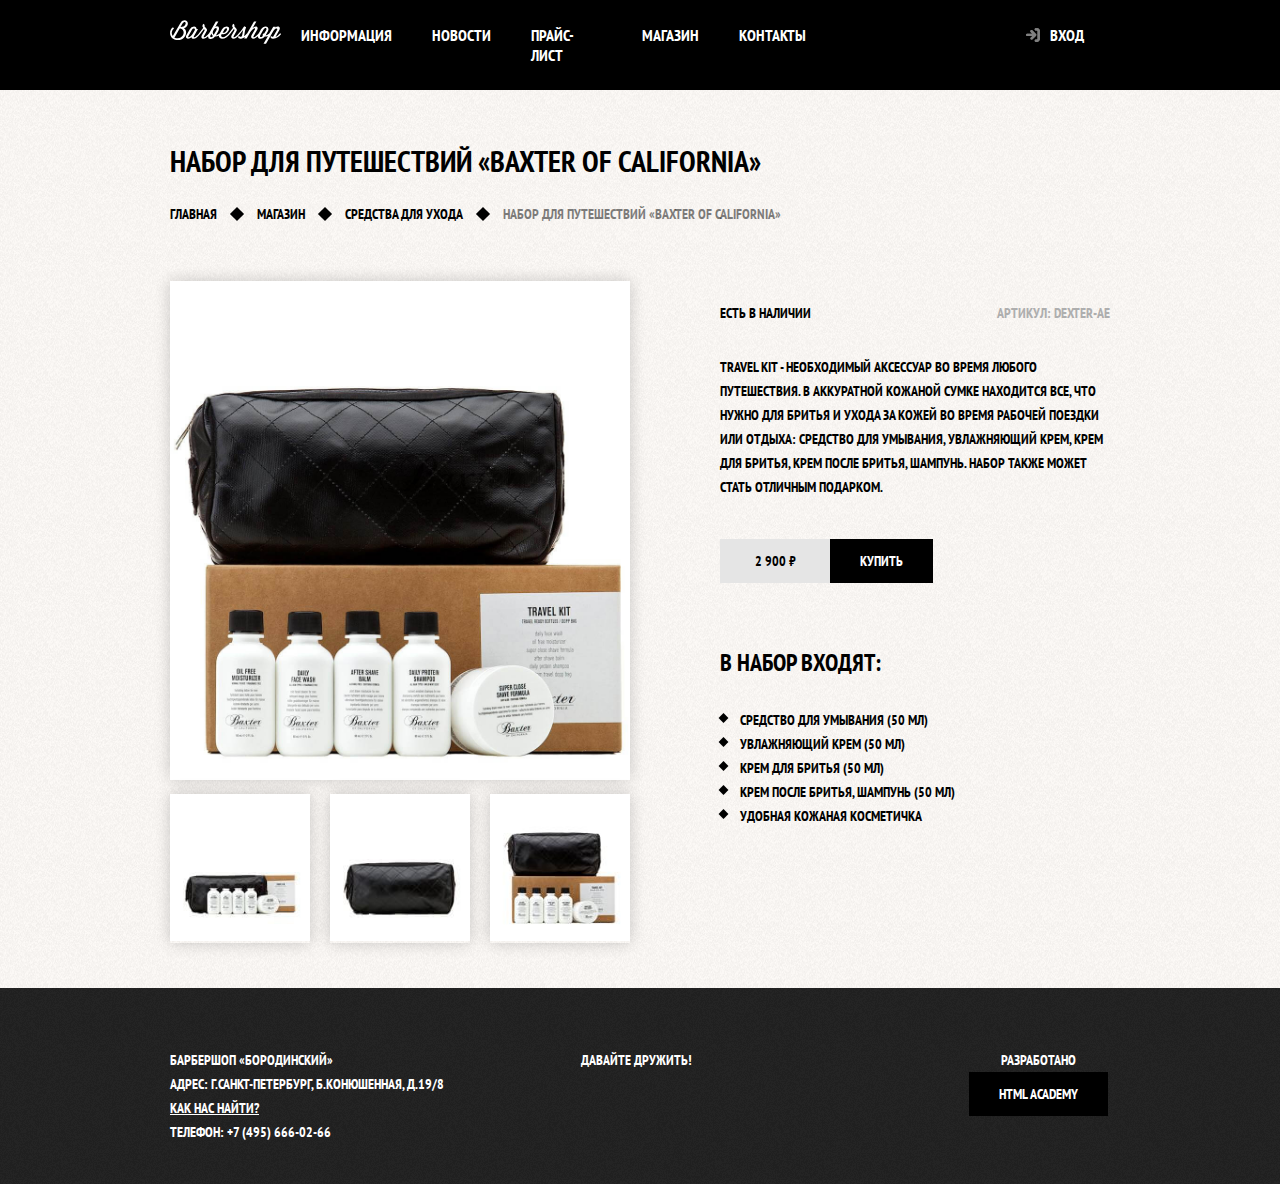
==== commit a6febc43: "css dicoretion all pages" ====
--- a/catalog-item.html
+++ b/catalog-item.html
@@ -10,7 +10,7 @@
 
 <body class="inner-page">
   <header class="page-header">
-    <nav class="header-navigation">
+    <nav class="header-navigation container">
       <a href="index.html" class="header-logo">
         <img src="./img/logo.svg" width="111" height="24" alt="Логотип барбершопа «Бородинский»">
       </a>
--- a/stylesheets/main.css
+++ b/stylesheets/main.css
@@ -470,6 +470,18 @@
   margin-bottom: 45px;
 }
 
+.price-columns {
+  display: flex;
+  flex-wrap: wrap;
+  justify-content: space-between;
+  margin-bottom: 80px;
+}
+.price-columns h2 {
+  margin: 0;
+  font-size: 24px;
+  line-height: 30px;
+}
+
 .page-header {
   margin-bottom: 70px;
   font-size: 16px;
@@ -507,6 +519,8 @@
 .app-navigation a,
 .user-navigation a {
   color: #ffffff;
+  display: block;
+  padding: 25px 20px;
 }
 .app-navigation a:hover, .app-navigation a:focus,
 .user-navigation a:hover,
@@ -515,12 +529,35 @@
 }
 
 .app-navigation {
+  display: flex;
   width: 545px;
-  margin-right: 285px;
 }
 
 .user-navigation {
+  display: flex;
   width: 110px;
+  margin-left: auto;
+}
+.user-navigation a {
+  padding-left: 50px;
+  position: relative;
+}
+
+.user-navigation a::before {
+  content: "";
+  position: absolute;
+  top: 27px;
+  left: 25px;
+  width: 16px;
+  height: 16px;
+  background: url("../img/login.svg") no-repeat 0 0;
+  opacity: 0.5;
+}
+
+.user-navigation a:hover::before,
+.user-navigation a:focus::before,
+.user-navigation a:active::before {
+  opacity: 1;
 }
 
 .advantages {
@@ -553,6 +590,8 @@
 }
 
 .button {
+  display: inline-block;
+  padding: 10px 30px;
   font: inherit;
   color: #ffffff;
   text-align: center;
@@ -605,7 +644,24 @@
 
 .appointment-info {
   margin: 0;
+  margin-bottom: 15px;
+}
+
+.appointment-form {
+  display: flex;
+  flex-wrap: wrap;
+}
+
+.appointment-item {
+  width: 150px;
+  margin: 0;
   margin-bottom: 10px;
+}
+
+.appointment .button {
+  display: block;
+  width: 100%;
+  margin-top: 10px;
 }
 
 .gallery {
@@ -677,6 +733,10 @@
   background: #d3d3d3 url("../img/map.jpg") 50% 50% no-repeat;
 }
 
+.modal {
+  display: none;
+}
+
 .page-title {
   font-size: 30px;
   line-height: 42px;
@@ -685,6 +745,10 @@
 
 .breadcrumbs {
   display: flex;
+  flex-wrap: wrap;
+  margin: 0;
+  margin-bottom: 55px;
+  padding: 0;
   list-style: none;
 }
 
@@ -697,6 +761,21 @@
 
 .breadcrumbs-current {
   color: rgba(0, 0, 0, 0.5);
+}
+
+.breadcrumbs li:not(:last-child) {
+  padding-right: 40px;
+  position: relative;
+}
+.breadcrumbs li:not(:last-child)::after {
+  content: "";
+  position: absolute;
+  width: 10px;
+  height: 10px;
+  right: 15px;
+  top: 50%;
+  background-color: #000000;
+  transform: translateY(-50%) rotate(45deg);
 }
 
 .filters {
@@ -725,9 +804,48 @@
 .filter-option:not(:last-child) {
   margin-bottom: 15px;
 }
-.filter-option:not(:last-child) label {
+
+.producers-list .filter-option label {
+  display: block;
   line-height: 18px;
   cursor: pointer;
+  padding-left: 40px;
+  padding-top: 2px;
+  position: relative;
+}
+.producers-list .filter-option label::before {
+  content: "";
+  position: absolute;
+  left: 0;
+  top: 0;
+  width: 20px;
+  height: 20px;
+  border: 2px solid black;
+}
+
+.product-groups .filter-option label {
+  display: block;
+  line-height: 18px;
+  cursor: pointer;
+  padding-left: 40px;
+  padding-top: 2px;
+  position: relative;
+}
+.product-groups .filter-option label::before {
+  content: "";
+  position: absolute;
+  left: 0;
+  top: 0;
+  width: 20px;
+  height: 20px;
+  border: 2px solid black;
+  border-radius: 15px;
+  background-color: transparent;
+  box-shadow: inset 0 0 0 4px #f9f5f3;
+}
+
+.filter-input-radio:checked + label::before {
+  background-color: black;
 }
 
 .filter-input:hover + label,
@@ -738,6 +856,14 @@
 .filter-input:disabled + label {
   cursor: not-allowed;
   color: rgba(0, 0, 0, 0.5);
+}
+
+.filter-input-checkbox:checked + label::before {
+  background: url("../img/cross.svg") 50% 50% no-repeat;
+}
+
+.filter-input-checkbox:disabled + label::before {
+  opacity: 0.5;
 }
 
 .catalog {
@@ -752,6 +878,7 @@
   list-style: none;
   padding: 0px;
   margin: 0;
+  margin-bottom: 40px;
 }
 
 .catalog-item {
@@ -759,9 +886,13 @@
   margin: 0;
   margin-bottom: 20px;
   background-color: #ffffff;
+  box-shadow: 0 0 15px rgba(0, 1, 1, 0.2);
 }
 .catalog-item h3 {
   color: #000000;
+}
+.catalog-item:hover {
+  box-shadow: 2.5px 4.33px 25px rgba(0, 1, 1, 0.3);
 }
 
 .catalog-item h3 {
@@ -779,10 +910,49 @@
 .catalog-item-price span {
   background-color: #e5e5e5;
   text-align: center;
+  width: 110px;
+  padding-top: 5px;
+}
+
+.catalog-item-price {
+  margin: 0;
+  margin-left: 15px;
+  display: flex;
+  margin-bottom: 20px;
+}
+.catalog-item-price a {
+  line-height: 18px;
+  padding: 0;
+  padding: 10px 15px;
+}
+
+.catalog-item a {
+  display: flex;
+  flex-direction: column;
+}
+.catalog-item a h3 {
+  display: flex;
+  flex-direction: column;
+  order: 1;
+  margin: 0;
+  margin: 15px;
+}
+.catalog-item a .catalog-item-image {
+  margin: 0;
 }
 
 .pagination-list {
+  display: flex;
   list-style: none;
+  margin: 0;
+  padding: 0;
+}
+.pagination-list li {
+  margin: 0;
+  margin-right: 5px;
+}
+.pagination-list a {
+  padding: 15px 20px;
 }
 
 .pagination-link {
@@ -800,6 +970,7 @@
 }
 
 .product-info {
+  padding-top: 20px;
   width: 390px;
 }
 .product-info h3 {
@@ -814,15 +985,32 @@
   padding: 0;
   list-style: none;
 }
+.kit-list li {
+  margin-left: 20px;
+  position: relative;
+}
+
+.kit-list li::before {
+  content: "";
+  position: absolute;
+  width: 7px;
+  height: 7px;
+  left: -20px;
+  top: 10px;
+  background-color: #000000;
+  transform: translateY(-50%) rotate(45deg);
+}
 
 .product-article {
+  text-align: right;
   color: #aeaeae;
 }
 
 .product-description {
   margin: 0;
   margin-bottom: 30px;
-  padding-top: 20px;
+  display: flex;
+  justify-content: space-between;
 }
 
 .product-text {
@@ -831,11 +1019,14 @@
 }
 
 .product-price {
+  display: flex;
   margin: 0;
   margin-bottom: 65px;
 }
 .product-price span {
-  text-align: right;
+  width: 110px;
+  padding-top: 10px;
+  text-align: center;
   background-color: #e5e5e5;
 }
 
@@ -852,49 +1043,127 @@
 }
 .product-photo-preview li {
   width: 140px;
+  height: 149px;
+  box-shadow: 0 0 15px rgba(0, 1, 1, 0.2);
 }
 
 .product-photo-full {
+  width: 460px;
+  height: 498px;
   margin: 0;
   margin-bottom: 15px;
+  box-shadow: 0 0 15px rgba(0, 1, 1, 0.2);
+}
+
+.index-columns .contacts {
+  width: 325px;
+}
+
+.contacts p {
+  margin: 0;
+  margin-bottom: 25px;
+}
+
+.about-us {
+  width: 860px;
+}
+.about-us h2 {
+  margin-bottom: 30px;
+}
+.about-us p {
+  margin: 0;
+  width: 385px;
+}
+
+.about-us-description {
+  display: flex;
+  justify-content: space-between;
+}
+
+.hair-products {
+  width: 240px;
+  margin-bottom: 65px;
+}
+.hair-products h2 {
+  margin-bottom: 30px;
+}
+
+.hair-products-list {
+  margin: 0;
+  padding: 0;
+  list-style: none;
+}
+.hair-products-list li {
+  margin-left: 20px;
+  position: relative;
+}
+.hair-products-list li:not(:last-child) {
+  margin-bottom: 15px;
+}
+
+.hair-products-list li::before {
+  content: "";
+  position: absolute;
+  width: 7px;
+  height: 7px;
+  left: -20px;
+  top: 10px;
+  background-color: #000000;
+  transform: translateY(-50%) rotate(45deg);
+}
+
+.price-services {
+  width: 465px;
+}
+.price-services h2 {
+  margin-bottom: 35px;
+}
+
+.price-services table {
+  border-collapse: collapse;
+}
+
+.price-services td {
+  border: 2px solid #000000;
+  padding: 10px 15px;
+}
+
+.price-services td:nth-child(2) {
+  text-align: center;
+}
+
+.price-services table {
+  width: 100%;
+}
+
+.price-services td {
+  width: 50%;
 }
 
 .promo-title {
+  display: flex;
+  align-items: center;
+  margin: 0;
+  margin-bottom: 60px;
   font-size: 48px;
   line-height: 48px;
-  text-align: center;
-}
-
-.hair-products h2,
-.about-us h2,
-.price-services h2 {
-  font-size: 24px;
-  line-height: 30px;
-}
-
-.hair-products-list {
-  list-style: none;
-}
-
-.price-services table {
-  border-collapse: collapse;
-}
-
-.price-services td {
-  border: 1px solid #000000;
-}
-
-.price-services td:nth-child(2) {
-  text-align: center;
-}
-
-.index-columns .contacts {
-  width: 325px;
-}
-
-.contacts p {
-  margin: 0;
-  margin-bottom: 25px;
+}
+
+.promo-title::before,
+.promo-title::after {
+  content: "";
+  width: 50px;
+  height: 2px;
+  flex-grow: 1;
+  background: #000000;
+}
+
+.promo-title::before {
+  margin-right: 25px;
+}
+
+.promo-title::after {
+  margin-left: 25px;
 }
 
 .inner-page {
@@ -910,13 +1179,11 @@
   flex-direction: row;
 }
 .inner-page .header-logo {
+  margin-top: 20px;
   order: 0;
   align-self: auto;
   width: 111px;
   height: 24px;
 }
-.inner-page .user-navigation {
-  margin-left: auto;
-}
 
 /*# sourceMappingURL=main.css.map */
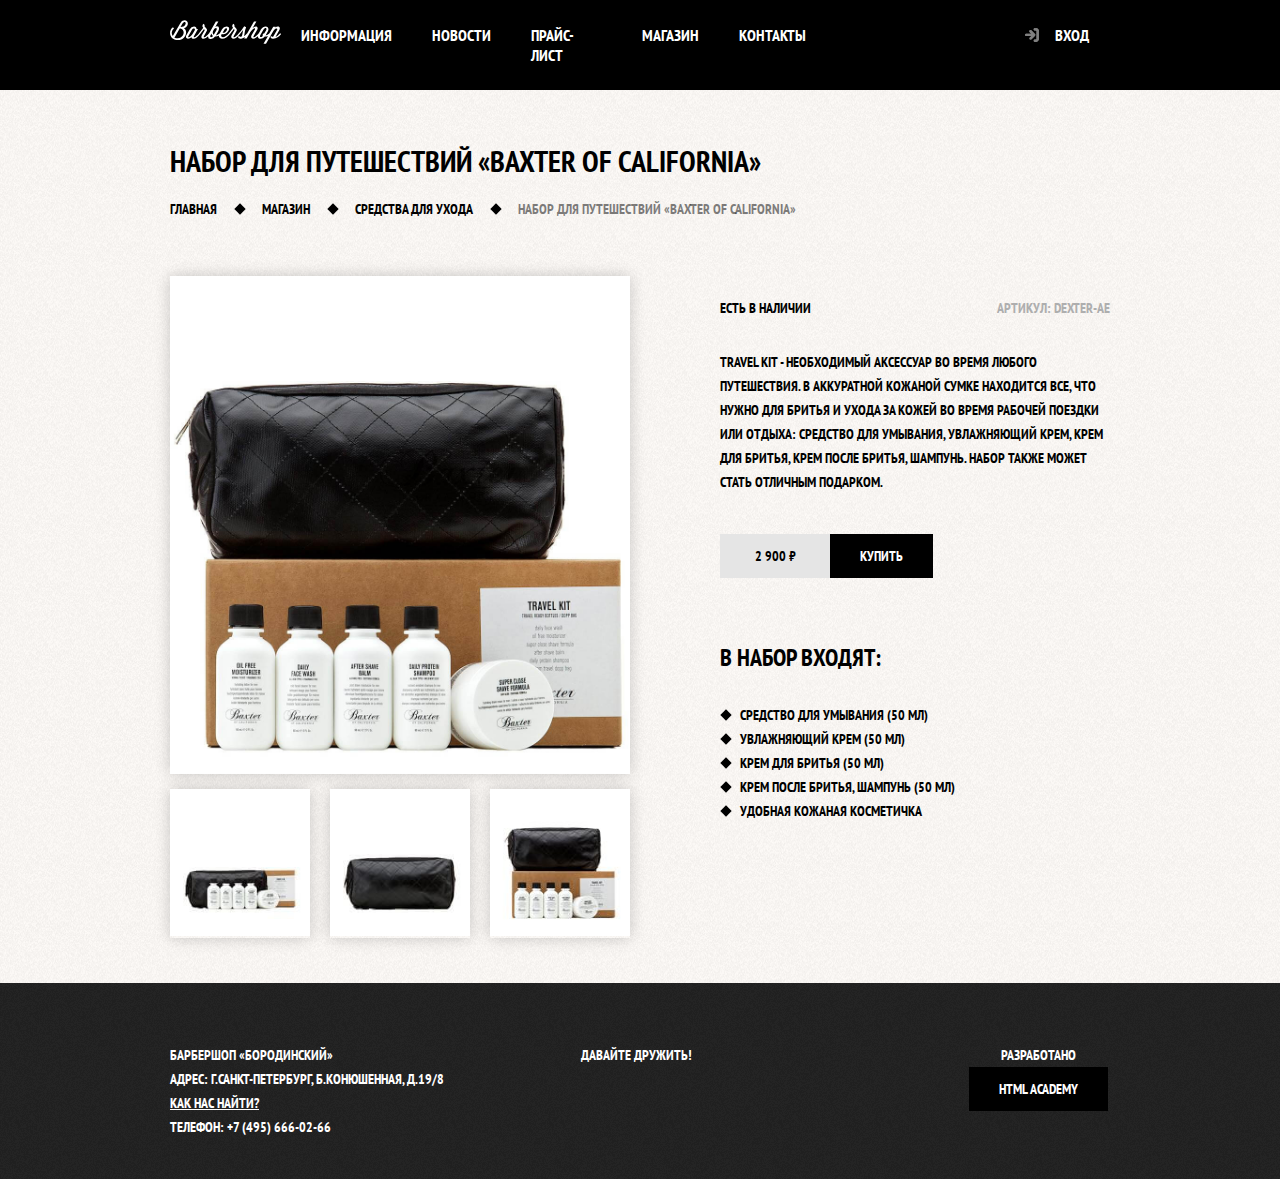
==== commit c66b9f2d: "lesson-5 fix_for_error" ====
--- a/catalog-item.html
+++ b/catalog-item.html
@@ -23,7 +23,7 @@
       </ul>
 
       <ul class="user-navigation">
-        <li><a href="#">вход</a></li>
+        <li><a href="#" class="login-link">вход</a></li>
       </ul>
     </nav>
   </header>
--- a/stylesheets/main.css
+++ b/stylesheets/main.css
@@ -538,25 +538,21 @@
   width: 110px;
   margin-left: auto;
 }
-.user-navigation a {
-  padding-left: 50px;
+.user-navigation .login-link {
+  padding-left: 55px;
   position: relative;
 }
-
-.user-navigation a::before {
+.user-navigation .login-link::before {
   content: "";
   position: absolute;
   top: 27px;
-  left: 25px;
-  width: 16px;
-  height: 16px;
+  left: 24px;
+  width: 20px;
+  height: 20px;
   background: url("../img/login.svg") no-repeat 0 0;
   opacity: 0.5;
 }
-
-.user-navigation a:hover::before,
-.user-navigation a:focus::before,
-.user-navigation a:active::before {
+.user-navigation .login-link:hover::before, .user-navigation .login-link:focus::before, .user-navigation .login-link:active::before {
   opacity: 1;
 }
 
@@ -630,6 +626,8 @@
 }
 
 .appointment-item input {
+  width: 140px;
+  padding: 7px 15px;
   font: inherit;
   background-color: #f9f5f3;
   border: 2px solid #000000;
@@ -638,7 +636,7 @@
   border-color: #653d15;
 }
 
-.index-columns .appointment {
+.appointment {
   width: 300px;
 }
 
@@ -647,21 +645,28 @@
   margin-bottom: 15px;
 }
 
+.apponiment-form-item {
+  display: flex;
+  justify-content: space-between;
+}
+.apponiment-form-item:last-of-type {
+  margin-bottom: 10px;
+}
+
 .appointment-form {
   display: flex;
-  flex-wrap: wrap;
-}
-
-.appointment-item {
-  width: 150px;
+  flex-direction: column;
+}
+
+.apponiment-form-item .appointment-item {
+  width: 140px;
   margin: 0;
   margin-bottom: 10px;
 }
-
-.appointment .button {
+.apponiment-form-item .appointment-item label {
   display: block;
-  width: 100%;
-  margin-top: 10px;
+  margin-left: 15px;
+  margin-bottom: 7px;
 }
 
 .gallery {
@@ -741,6 +746,7 @@
   font-size: 30px;
   line-height: 42px;
   color: #000000;
+  margin-bottom: 15px;
 }
 
 .breadcrumbs {
@@ -763,17 +769,17 @@
   color: rgba(0, 0, 0, 0.5);
 }
 
-.breadcrumbs li:not(:last-child) {
-  padding-right: 40px;
+.breadcrumbs li:not(.breadcrumbs-current) {
+  padding-right: 45px;
   position: relative;
 }
-.breadcrumbs li:not(:last-child)::after {
+.breadcrumbs li:not(.breadcrumbs-current)::after {
   content: "";
   position: absolute;
-  width: 10px;
-  height: 10px;
-  right: 15px;
+  right: 18.5px;
   top: 50%;
+  width: 8px;
+  height: 8px;
   background-color: #000000;
   transform: translateY(-50%) rotate(45deg);
 }
@@ -805,15 +811,17 @@
   margin-bottom: 15px;
 }
 
-.producers-list .filter-option label {
+.filter-input-checkbox + label,
+.filter-input-radio + label {
   display: block;
   line-height: 18px;
   cursor: pointer;
-  padding-left: 40px;
+  padding-left: 43px;
   padding-top: 2px;
   position: relative;
 }
-.producers-list .filter-option label::before {
+.filter-input-checkbox + label::before,
+.filter-input-radio + label::before {
   content: "";
   position: absolute;
   left: 0;
@@ -821,31 +829,17 @@
   width: 20px;
   height: 20px;
   border: 2px solid black;
-}
-
-.product-groups .filter-option label {
-  display: block;
-  line-height: 18px;
-  cursor: pointer;
-  padding-left: 40px;
-  padding-top: 2px;
-  position: relative;
-}
-.product-groups .filter-option label::before {
-  content: "";
-  position: absolute;
-  left: 0;
-  top: 0;
-  width: 20px;
-  height: 20px;
-  border: 2px solid black;
-  border-radius: 15px;
   background-color: transparent;
+}
+
+.filter-input-radio + label::before {
+  border-radius: 50%;
   box-shadow: inset 0 0 0 4px #f9f5f3;
 }
 
 .filter-input-radio:checked + label::before {
   background-color: black;
+  box-shadow: inset 0 0 0 4px #f9f5f3;
 }
 
 .filter-input:hover + label,
@@ -863,6 +857,7 @@
 }
 
 .filter-input-checkbox:disabled + label::before {
+  cursor: not-allowed;
   opacity: 0.5;
 }
 
@@ -872,33 +867,28 @@
 }
 
 .catalog-list {
-  display: flex;
-  align-items: flex-start;
-  flex-wrap: wrap;
+  display: grid;
+  grid-template-columns: repeat(3, 220px);
+  grid-gap: 20px;
   list-style: none;
   padding: 0px;
   margin: 0;
-  margin-bottom: 40px;
+  margin-bottom: 60px;
 }
 
 .catalog-item {
   width: 220px;
   margin: 0;
-  margin-bottom: 20px;
   background-color: #ffffff;
   box-shadow: 0 0 15px rgba(0, 1, 1, 0.2);
 }
 .catalog-item h3 {
   color: #000000;
+  margin: 0;
 }
 .catalog-item:hover {
   box-shadow: 2.5px 4.33px 25px rgba(0, 1, 1, 0.3);
 }
-
-.catalog-item h3 {
-  margin: 0;
-}
-
 .catalog-item:not(:nth-child(3n+3)) {
   margin-right: 20px;
 }
@@ -907,55 +897,62 @@
   text-transform: none;
 }
 
+.catalog-item-price {
+  display: flex;
+  margin: 0;
+  margin-left: 15px;
+  margin-bottom: 20px;
+  line-height: 18px;
+}
+.catalog-item-price a {
+  padding: 0;
+  padding: 10px 15px;
+}
 .catalog-item-price span {
   background-color: #e5e5e5;
   text-align: center;
   width: 110px;
-  padding-top: 5px;
-}
-
-.catalog-item-price {
-  margin: 0;
-  margin-left: 15px;
-  display: flex;
-  margin-bottom: 20px;
-}
-.catalog-item-price a {
-  line-height: 18px;
-  padding: 0;
-  padding: 10px 15px;
-}
-
-.catalog-item a {
+  padding-top: 10px;
+}
+
+.catalog-item a:first-child {
   display: flex;
   flex-direction: column;
-}
-.catalog-item a h3 {
+  margin-bottom: 10px;
+}
+.catalog-item a:first-child h3 {
   display: flex;
   flex-direction: column;
   order: 1;
-  margin: 0;
-  margin: 15px;
-}
-.catalog-item a .catalog-item-image {
-  margin: 0;
+  margin: 0px 15px;
+  font-size: 14px;
+  line-height: 18px;
+}
+.catalog-item a:first-child .catalog-item-image {
+  margin: 0;
+  width: 220px;
+  height: 165px;
+  background-color: #d3d3d3;
 }
 
 .pagination-list {
   display: flex;
+  flex-wrap: wrap;
   list-style: none;
   margin: 0;
   padding: 0;
 }
 .pagination-list li {
   margin: 0;
-  margin-right: 5px;
-}
-.pagination-list a {
+  margin-right: 10px;
+}
+.pagination-list li:last-child {
+  margin-right: 0;
+}
+
+.pagination-link {
+  display: block;
   padding: 15px 20px;
-}
-
-.pagination-link {
   line-height: 18px;
   color: #ffffff;
   background-color: #000000;
@@ -986,17 +983,17 @@
   list-style: none;
 }
 .kit-list li {
-  margin-left: 20px;
+  padding-left: 20px;
   position: relative;
 }
 
 .kit-list li::before {
   content: "";
   position: absolute;
-  width: 7px;
-  height: 7px;
-  left: -20px;
-  top: 10px;
+  width: 8px;
+  height: 8px;
+  left: 2px;
+  top: 50%;
   background-color: #000000;
   transform: translateY(-50%) rotate(45deg);
 }
@@ -1025,7 +1022,7 @@
 }
 .product-price span {
   width: 110px;
-  padding-top: 10px;
+  padding: 10px;
   text-align: center;
   background-color: #e5e5e5;
 }
@@ -1094,7 +1091,7 @@
   list-style: none;
 }
 .hair-products-list li {
-  margin-left: 20px;
+  padding-left: 20px;
   position: relative;
 }
 .hair-products-list li:not(:last-child) {
@@ -1104,10 +1101,10 @@
 .hair-products-list li::before {
   content: "";
   position: absolute;
-  width: 7px;
-  height: 7px;
-  left: -20px;
-  top: 10px;
+  left: 2px;
+  top: 50%;
+  width: 8px;
+  height: 8px;
   background-color: #000000;
   transform: translateY(-50%) rotate(45deg);
 }
@@ -1118,26 +1115,19 @@
 .price-services h2 {
   margin-bottom: 35px;
 }
-
 .price-services table {
   border-collapse: collapse;
 }
-
 .price-services td {
+  width: 50%;
+  padding: 10px 15px;
   border: 2px solid #000000;
-  padding: 10px 15px;
-}
-
+}
 .price-services td:nth-child(2) {
   text-align: center;
 }
-
-.price-services table {
+.price-services td .price-services table {
   width: 100%;
-}
-
-.price-services td {
-  width: 50%;
 }
 
 .promo-title {
@@ -1179,7 +1169,7 @@
   flex-direction: row;
 }
 .inner-page .header-logo {
-  margin-top: 20px;
+  padding-top: 20px;
   order: 0;
   align-self: auto;
   width: 111px;
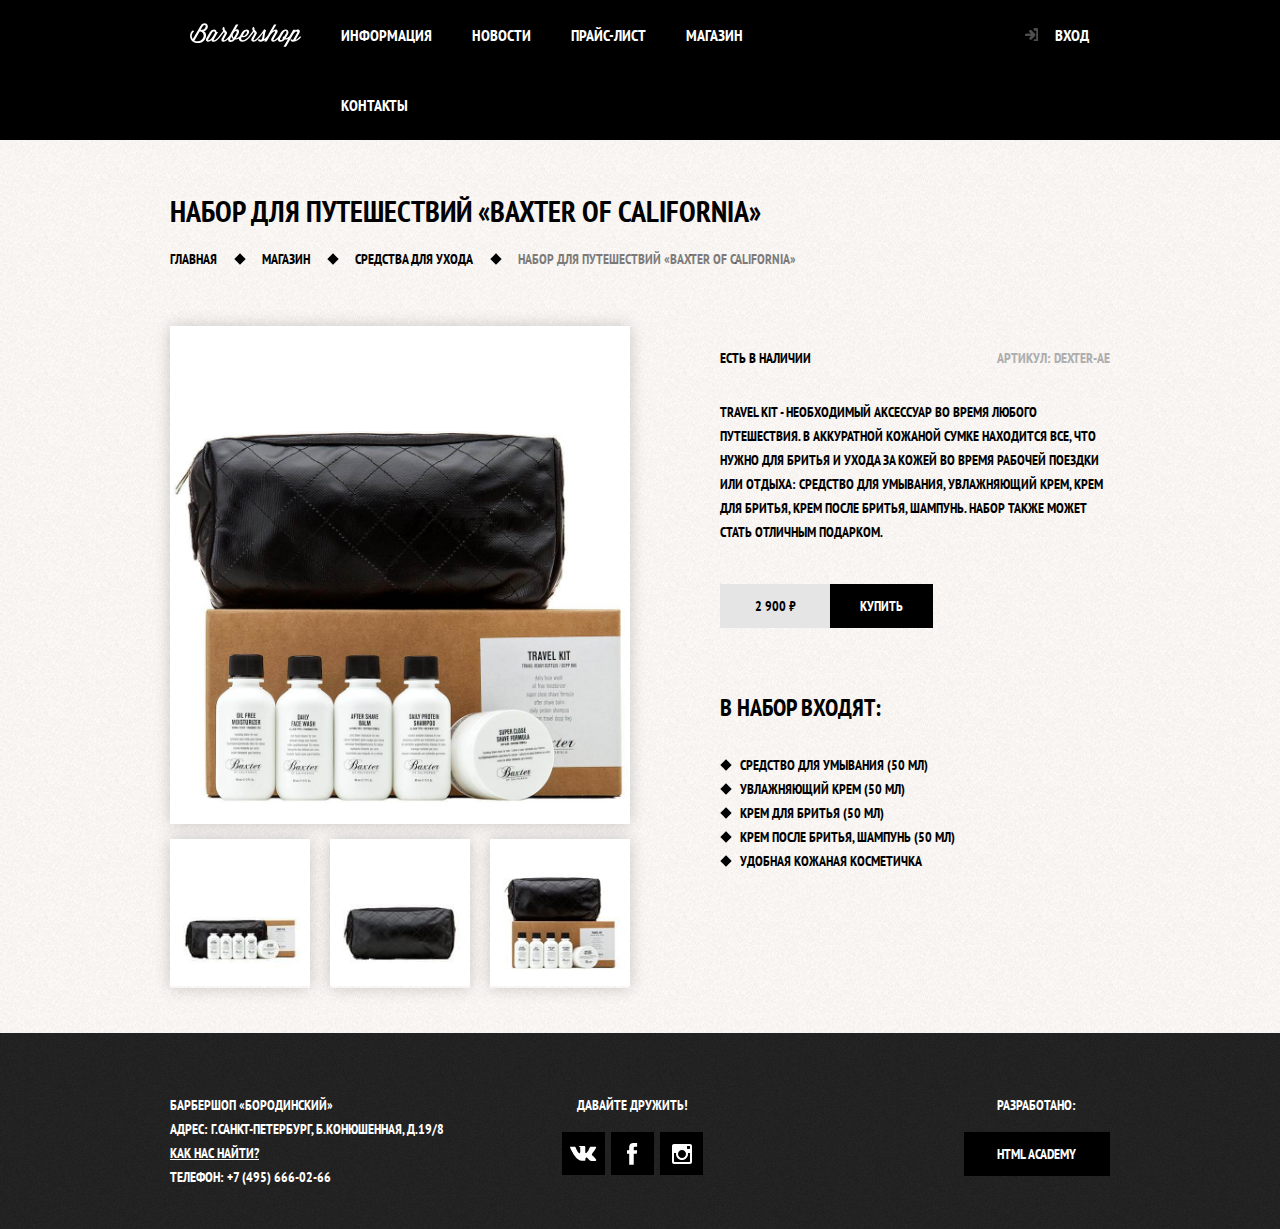
==== commit 87272a8d: "added footer button social" ====
--- a/catalog-item.html
+++ b/catalog-item.html
@@ -1,160 +1,201 @@
 <!DOCTYPE html>
 <html lang="ru">
 
-<head>
-  <meta charset="utf-8" />
-  <title>Borodinsky</title>
-  <link href="https://fonts.googleapis.com/css?family=PT+Sans+Narrow:400,700&amp;subset=cyrillic" rel="stylesheet">
-  <link rel="stylesheet" href="stylesheets/main.css" />
-</head>
-
-<body class="inner-page">
-  <header class="page-header">
-    <nav class="header-navigation container">
-      <a href="index.html" class="header-logo">
-        <img src="./img/logo.svg" width="111" height="24" alt="Логотип барбершопа «Бородинский»">
-      </a>
-      <ul class="app-navigation">
-        <li><a href="#">информация</a></li>
-        <li><a href="#">новости</a></li>
-        <li><a href="price.html">прайс-лист</a></li>
+  <head>
+    <meta charset="utf-8" />
+    <title>Borodinsky</title>
+    <link href="https://fonts.googleapis.com/css?family=PT+Sans+Narrow:400,700&amp;subset=cyrillic" rel="stylesheet">
+    <link rel="stylesheet" href="stylesheets/main.css" />
+  </head>
+
+  <body class="inner-page">
+    <header class="page-header">
+      <nav class="header-navigation container">
+        <a href="index.html" class="header-logo">
+          <img src="./img/logo.svg" width="111" height="24" alt="Логотип барбершопа «Бородинский»">
+        </a>
+        <ul class="app-navigation">
+          <li><a href="#">информация</a></li>
+          <li><a href="#">новости</a></li>
+          <li><a href="price.html">прайс-лист</a></li>
+          <li><a href="catalog.html">магазин</a></li>
+          <li><a href="#">контакты</a></li>
+        </ul>
+
+        <ul class="user-navigation">
+          <li><a href="#" class="login-link">вход</a></li>
+        </ul>
+      </nav>
+    </header>
+
+    <main class="container">
+      <h1 class="page-title">Набор для путешествий «baxter of california»</h1>
+
+      <ul class="breadcrumbs">
+        <li><a href="index.html">главная</a></li>
         <li><a href="catalog.html">магазин</a></li>
-        <li><a href="#">контакты</a></li>
+        <li><a href="#">средства для ухода</a></li>
+        <li class="breadcrumbs-current">Набор для путешествий «baxter of california»</li>
       </ul>
 
-      <ul class="user-navigation">
-        <li><a href="#" class="login-link">вход</a></li>
-      </ul>
-    </nav>
-  </header>
-
-  <main class="container">
-    <h1 class="page-title">Набор для путешествий «baxter of california»</h1>
-
-    <ul class="breadcrumbs">
-      <li><a href="index.html">главная</a></li>
-      <li><a href="catalog.html">магазин</a></li>
-      <li><a href="#">средства для ухода</a></li>
-      <li class="breadcrumbs-current">Набор для путешествий «baxter of california»</li>
-    </ul>
-
-    <div class="product-columns">
-      <section class="product-photos">
-        <h2 class="visually-hidden">Изображения товара</h2>
-        <p class="product-photo-full">
-          <img src="./img/product-big.jpg" width="460" height="498" alt="Фото всего набора">
-        </p>
-        <ul class="product-photo-preview">
-          <li><img src="./img/product-small-1.jpeg" width="140" height="149" alt="Фото в анфас"></li>
-          <li><img src="./img/product-small-2.jpeg" width="140" height="149" alt="Фото в профиль"></li>
-          <li><img src="./img/product-small-3.jpeg" width="140" height="149" alt="Фото отдельной части"></li>
-        </ul>
-      </section>
-
-      <section class="product-info">
-        <h2 class="visually-hidden">Описание товара</h2>
-        <p class="product-description">
-          <span class="product-availability">есть в наличии</span>
-          <span class="product-article">артикул: dexter-ae</span>
-        </p>
-
-        <p class="product-text">
-          Travel kit - необходимый аксессуар во время любого
-          путешествия. В аккуратной кожаной сумке находится все, что
-          нужно для бритья и ухода за кожей во время рабочей поездки
-          или отдыха: средство для умывания, увлажняющий крем, крем
-          для бритья, крем после бритья, шампунь. Набор также может
-          стать отличным подарком.
-        </p>
-
-        <p class="product-price">
-          <span>2 900 ₽</span>
-          <a class="button" href="#">купить</a>
-        </p>
-
-        <h3>В набор входят:</h3>
-        <ul class="kit-list">
-          <li>средство для умывания (50 мл)</li>
-          <li>увлажняющий крем (50 мл)</li>
-          <li>крем для бритья (50 мл)</li>
-          <li>крем после бритья, шампунь (50 мл)</li>
-          <li>удобная кожаная косметичка</li>
-        </ul>
-      </section>
-    </div>
-
-
-
-  </main>
-
-  <footer class="page-footer">
-    <div class="container">
-      <p class="footer-contacts">
-        барбершоп «бородинский»<br>
-        адрес: г.санкт-петербург, б.конюшенная, д.19/8<br>
-        <a href="#">Как нас найти?</a><br>
-        телефон: +7 (495) 666-02-66
+      <div class="product-columns">
+        <section class="product-photos">
+          <h2 class="visually-hidden">Изображения товара</h2>
+          <p class="product-photo-full">
+            <img src="./img/product-big.jpg" width="460" height="498" alt="Фото всего набора">
+          </p>
+          <ul class="product-photo-preview">
+            <li><img src="./img/product-small-1.jpeg" width="140" height="149" alt="Фото в анфас"></li>
+            <li><img src="./img/product-small-2.jpeg" width="140" height="149" alt="Фото в профиль"></li>
+            <li><img src="./img/product-small-3.jpeg" width="140" height="149" alt="Фото отдельной части"></li>
+          </ul>
+        </section>
+
+        <section class="product-info">
+          <h2 class="visually-hidden">Описание товара</h2>
+          <p class="product-description">
+            <span class="product-availability">есть в наличии</span>
+            <span class="product-article">артикул: dexter-ae</span>
+          </p>
+
+          <p class="product-text">
+            Travel kit - необходимый аксессуар во время любого
+            путешествия. В аккуратной кожаной сумке находится все, что
+            нужно для бритья и ухода за кожей во время рабочей поездки
+            или отдыха: средство для умывания, увлажняющий крем, крем
+            для бритья, крем после бритья, шампунь. Набор также может
+            стать отличным подарком.
+          </p>
+
+          <p class="product-price">
+            <span>2 900 ₽</span>
+            <a class="button" href="#">купить</a>
+          </p>
+
+          <h3>В набор входят:</h3>
+          <ul class="kit-list">
+            <li>средство для умывания (50 мл)</li>
+            <li>увлажняющий крем (50 мл)</li>
+            <li>крем для бритья (50 мл)</li>
+            <li>крем после бритья, шампунь (50 мл)</li>
+            <li>удобная кожаная косметичка</li>
+          </ul>
+        </section>
+      </div>
+    </main>
+
+    <footer class="page-footer">
+      <div class="container">
+        <p class="footer-contacts">
+          барбершоп «бородинский»<br />
+          адрес: г.санкт-петербург, б.конюшенная, д.19/8<br />
+          <a href="#">Как нас найти?</a><br />
+          телефон: +7 (495) 666-02-66
+        </p>
+
+        <div class="footer-social">
+          <b>давайте дружить!</b>
+          <ul class="social-list">
+            <li>
+              <a href="#" class="social-button"
+                ><span class="visually-hidden">вконтакте</span>
+                <svg xmlns="http://www.w3.org/2000/svg" width="27" height="15">
+                  <path fill="#fff" d="
+                    M26 13.47l-.09-.17c-.71-1.12-1.59-2.13-2.6-3-.58-.55-.95-.93-1.1-1.12-.32-.3-.41-.78-.21
+                    -1.18.34-.63.75-1.23 1.22-1.78l.88-1.16c1.57-2.09 2.23-3.42 2-4L26 .94c-.11-.11-.25-.19-.4
+                    -.22-.29-.06-.58-.06-.87 0h-3.92c-.09-.02-.18-.02-.27 0h-.3c-.06.04-.11.09-.15.14-.06.07-.1
+                    1.15-.14.24-.41 1.06-.9 2.08-1.46 3.06-.33.56-.64 1.05-.93 1.46-.21.32-.45.63-.71.91-.16.17
+                    -.34.33-.52.47-.15.12-.27.17-.35.15l-.23-.05c-.13-.08-.24-.2-.31-.33-.09-.17-.14-.34-.16-.53
+                    V1.6c.02-.21.02-.41 0-.62-.03-.15-.08-.3-.14-.44-.06-.14-.16-.25-.28-.33-.14-.08-.3-.14-.46
+                    -.18-.61-.07-1.22-.08-1.83-.03-1.09-.09-2.2.02-3.25.33-.2.1-.37.24-.52.41-.17.2-.19.31-.07.3
+                    3.45.03.87.24 1.16.59l.08.16c.09.2.15.41.19.63.07.33.11.66.12 1 .05.57.05 1.13 0 1.7-.05.47
+                    -.09.84-.13 1.1-.03.22-.09.44-.18.64-.05.1-.1.2-.16.3l-.07.07c-.12.05-.24.07-.37.07-.17-.02
+                    -.33-.08-.46-.19-.21-.15-.39-.33-.56-.52-.24-.29-.47-.6-.66-.93-.25-.4-.5-.87-.76-1.42l-.22
+                    -.39c-.13-.25-.32-.62-.56-1.11-.24-.49-.45-.96-.62-1.43-.06-.18-.18-.33-.33-.44h-.07C5.06.84
+                    4.99.78 4.91.74 4.81.7 4.71.67 4.6.65L.87.68C.59.65.31.75.1.94L0 1c-.02.07-.02.15 0 .22 0
+                    .13.03.25.08.37.55 1.29 1.14 2.53 1.78 3.72.64 1.19 1.19 2.14 1.66 2.87S4.49 9.59 5 10.24
+                    c.51.65.85 1.06 1 1.24l.37.41.34.33c.31.29.65.55 1 .78.45.32.92.62 1.4.9.56.32 1.17.56
+                    1.79.72.65.18 1.33.26 2
+                    .22h1.57c.27-.01.53-.11.72-.3l.05-.07c.05-.08.08-.16.1-.25.02-.12.02-.25
+                    0-.37-.01-.35.02-.7.09-1.05.04-.25.12-.48.23-.71.08-.15.17-.28.29-.4.07
+                    -.08.15-.14.23-.2h.11c.28-.06.56.02.77.21.31.23.59.49.83.79.26.31.57.66.93
+                    1.05.3.32.64.62 1 .87l.27.16c.22.13.46.23.71.3.24.09.5.11.76.07l3.48-.05c.28.01.55-.04.8
+                    -.17.16-.08.28-.21.34-.37.03-.15.03-.31 0-.46-.02-.12-.05-.24-.1-.36z"/>
+                </svg></a
+              >
+            </li>
+            <li>
+              <a href="#" class="social-button"
+                ><span class="visually-hidden">фейсбук</span>
+                <svg xmlns="http://www.w3.org/2000/svg" width="11" height="22">
+                  <path fill="#fff" d="
+                    M3.34 1.12C4.23.37 5.37-.03 6.53 0h3.61v3.81H7.81c-.52-.02-.97.33-1.09.83v2.55h3.42c
+                    -.08 1.23-.24 2.45-.41 3.67h-3v10.87H2.21V10.86H0V7.21h2.19V3.66c.05-.96.46-1.87
+                    1.15-2.54z"/>
+                </svg></a
+              >
+            </li>
+            <li>
+              <a href="#" class="social-button"
+                ><span class="visually-hidden">инстаграм</span>
+                <svg xmlns="http://www.w3.org/2000/svg" width="20" height="20">
+                  <path fill="#fff" d="
+                    M20 2v16c0 1.1-.9 2-2 2H2c-1.1 0-2-.9-2-2V2C0 .9.9 0 2 0h16c1.1 0 2 .9 2 2zM6 10c
+                    0 2.21 1.79 4 4 4s4-1.79 4-4-1.79-4-4-4-4 1.79-4 4zm11.5 8c.14.01.27-.04.36-.14.1
+                    -.1.15-.23.14-.36V9h-2.1c.08.33.12.66.1 1 0 3.31-2.69 6-6 6s-6-2.69-6-6c-.02-.34.02
+                    -.67.1-1H2v8.5c-.01.14.04.27.14.36.1.1.23.15.36.14zM18 2.5c.01-.14-.04-.27-.14-.36
+                    -.1-.1-.23-.15-.36-.14h-2c-.14-.01-.27.04-.36.14-.1.1-.15.23-.14.36v2c-.01.14.04.27
+                    .14.36.1.1.23.15.36.14h2c.14.01.27-.04.36-.14.1-.1.15-.23.14-.36z"/>
+                </svg></a
+              >
+            </li>
+          </ul>
+        </div>
+
+        <p class="footer-copyright">
+          <b>Разработано:</b>
+          <a class="button" href="https://htmlacademy.ru/">html academy</a>
+        </p>
+      </div>
+    </footer>
+
+    <section class="modal modal-authentication">
+      <h2>Личный кабинет</h2>
+      <p class="login-info">
+        введите пожалуйста свой логин и пароль
       </p>
-
-      <div class="footer-social">
-        <b>давайте дружить!</b>
-        <ul class="social-list">
-          <li><a href="#" class="social-button"><span class="visually-hidden">
-            вконтакте
-          </span></a></li>
-          <li><a href="#" class="social-button"><span class="visually-hidden">
-            фейсбук
-          </span></a></li>
-          <li><a href="#" class="social-button"><span class="visually-hidden">
-            инстаграм
-          </span></a></li>
-        </ul>
-      </div>
-
-      <p class="footer-copyright">
-        <b>Разработано</b>
-        <a class="button" href="https://htmlacademy.ru/">html academy</a>
-      </p>
-    </div>
-  </footer>
-
-  <section class="modal modal-authentication">
-    <h2>Личный кабинет</h2>
-    <p class="login-info">
-      введите пожалуйста свой логин и пароль
-    </p>
-    <form class="login-form" action="https://echo.htmlacademy.ru" method="post">
-      <p>
-        <label class="visually-hidden" for="user-login">логин</label>
-        <input class="login-icon-user" type="text"
-                name="login" id="user-login" placeholder="логин">
-      </p>
-      <p>
-        <label class="visually-hidden" for="user-password">пароль</label>
-        <input class="login-icon-password" type="password"
-                name="password" id="user-password" placeholder="пароль">
-      </p>
-      <p class="login-password-info">
-        <label class="login-checkbox">
-          <input class="visually-hidden" type="checkbox" name="remember" checked>
-          запомнить меня
-        </label>
-        <a class="restore" href="#">я забыл пароль!</a>
-      </p>
-
-      <button class="button" type="submit">Войти</button>
-    </form>
-    <button class="modal-close" type="button">
-      <span class="visually-hidden">закрыть</span>
-    </button>
-  </section>
-
-  <section class="modal modal-map">
-    <h2 class="visually-hidden">Где нас найти</h2>
-    <button type="button" class="modal-close">
+      <form class="login-form" action="https://echo.htmlacademy.ru" method="post">
+        <p>
+          <label class="visually-hidden" for="user-login">логин</label>
+          <input class="login-icon-user" type="text"
+                  name="login" id="user-login" placeholder="логин">
+        </p>
+        <p>
+          <label class="visually-hidden" for="user-password">пароль</label>
+          <input class="login-icon-password" type="password"
+                  name="password" id="user-password" placeholder="пароль">
+        </p>
+        <p class="login-password-info">
+          <label class="login-checkbox">
+            <input class="visually-hidden" type="checkbox" name="remember" checked>
+            запомнить меня
+          </label>
+          <a class="restore" href="#">я забыл пароль!</a>
+        </p>
+
+        <button class="button" type="submit">Войти</button>
+      </form>
+      <button class="modal-close" type="button">
         <span class="visually-hidden">закрыть</span>
-    </button>
-  </section>
-</body>
+      </button>
+    </section>
+
+    <section class="modal modal-map">
+      <h2 class="visually-hidden">Где нас найти</h2>
+      <button type="button" class="modal-close">
+          <span class="visually-hidden">закрыть</span>
+      </button>
+    </section>
+  </body>
 
 </html>
--- a/stylesheets/main.css
+++ b/stylesheets/main.css
@@ -9,8 +9,7 @@
   line-height: 1.15;
   /* 1 */
   -webkit-text-size-adjust: 100%;
-  /* 2 */
-}
+  /* 2 */ }
 
 /* Sections
    ========================================================================== */
@@ -18,15 +17,13 @@
  * Remove the margin in all browsers.
  */
 body {
-  margin: 0;
-}
+  margin: 0; }
 
 /**
  * Render the `main` element consistently in IE.
  */
 main {
-  display: block;
-}
+  display: block; }
 
 /**
  * Correct the font size and margin on `h1` elements within `section` and
@@ -34,8 +31,7 @@
  */
 h1 {
   font-size: 2em;
-  margin: 0.67em 0;
-}
+  margin: 0.67em 0; }
 
 /* Grouping content
    ========================================================================== */
@@ -49,8 +45,7 @@
   height: 0;
   /* 1 */
   overflow: visible;
-  /* 2 */
-}
+  /* 2 */ }
 
 /**
  * 1. Correct the inheritance and scaling of font size in all browsers.
@@ -60,8 +55,7 @@
   font-family: monospace, monospace;
   /* 1 */
   font-size: 1em;
-  /* 2 */
-}
+  /* 2 */ }
 
 /* Text-level semantics
    ========================================================================== */
@@ -69,8 +63,7 @@
  * Remove the gray background on active links in IE 10.
  */
 a {
-  background-color: transparent;
-}
+  background-color: transparent; }
 
 /**
  * 1. Remove the bottom border in Chrome 57-
@@ -82,16 +75,14 @@
   text-decoration: underline;
   /* 2 */
   text-decoration: underline dotted;
-  /* 2 */
-}
+  /* 2 */ }
 
 /**
  * Add the correct font weight in Chrome, Edge, and Safari.
  */
 b,
 strong {
-  font-weight: bolder;
-}
+  font-weight: bolder; }
 
 /**
  * 1. Correct the inheritance and scaling of font size in all browsers.
@@ -103,15 +94,13 @@
   font-family: monospace, monospace;
   /* 1 */
   font-size: 1em;
-  /* 2 */
-}
+  /* 2 */ }
 
 /**
  * Add the correct font size in all browsers.
  */
 small {
-  font-size: 80%;
-}
+  font-size: 80%; }
 
 /**
  * Prevent `sub` and `sup` elements from affecting the line height in
@@ -122,16 +111,13 @@
   font-size: 75%;
   line-height: 0;
   position: relative;
-  vertical-align: baseline;
-}
+  vertical-align: baseline; }
 
 sub {
-  bottom: -0.25em;
-}
+  bottom: -0.25em; }
 
 sup {
-  top: -0.5em;
-}
+  top: -0.5em; }
 
 /* Embedded content
    ========================================================================== */
@@ -139,8 +125,7 @@
  * Remove the border on images inside links in IE 10.
  */
 img {
-  border-style: none;
-}
+  border-style: none; }
 
 /* Forms
    ========================================================================== */
@@ -160,8 +145,7 @@
   line-height: 1.15;
   /* 1 */
   margin: 0;
-  /* 2 */
-}
+  /* 2 */ }
 
 /**
  * Show the overflow in IE.
@@ -170,8 +154,7 @@
 button,
 input {
   /* 1 */
-  overflow: visible;
-}
+  overflow: visible; }
 
 /**
  * Remove the inheritance of text transform in Edge, Firefox, and IE.
@@ -180,46 +163,41 @@
 button,
 select {
   /* 1 */
-  text-transform: none;
-}
+  text-transform: none; }
 
 /**
  * Correct the inability to style clickable types in iOS and Safari.
  */
 button,
-[type=button],
-[type=reset],
-[type=submit] {
-  -webkit-appearance: button;
-}
+[type="button"],
+[type="reset"],
+[type="submit"] {
+  -webkit-appearance: button; }
 
 /**
  * Remove the inner border and padding in Firefox.
  */
 button::-moz-focus-inner,
-[type=button]::-moz-focus-inner,
-[type=reset]::-moz-focus-inner,
-[type=submit]::-moz-focus-inner {
+[type="button"]::-moz-focus-inner,
+[type="reset"]::-moz-focus-inner,
+[type="submit"]::-moz-focus-inner {
   border-style: none;
-  padding: 0;
-}
+  padding: 0; }
 
 /**
  * Restore the focus styles unset by the previous rule.
  */
 button:-moz-focusring,
-[type=button]:-moz-focusring,
-[type=reset]:-moz-focusring,
-[type=submit]:-moz-focusring {
-  outline: 1px dotted ButtonText;
-}
+[type="button"]:-moz-focusring,
+[type="reset"]:-moz-focusring,
+[type="submit"]:-moz-focusring {
+  outline: 1px dotted ButtonText; }
 
 /**
  * Correct the padding in Firefox.
  */
 fieldset {
-  padding: 0.35em 0.75em 0.625em;
-}
+  padding: 0.35em 0.75em 0.625em; }
 
 /**
  * 1. Correct the text wrapping in Edge and IE.
@@ -239,60 +217,53 @@
   padding: 0;
   /* 3 */
   white-space: normal;
-  /* 1 */
-}
+  /* 1 */ }
 
 /**
  * Add the correct vertical alignment in Chrome, Firefox, and Opera.
  */
 progress {
-  vertical-align: baseline;
-}
+  vertical-align: baseline; }
 
 /**
  * Remove the default vertical scrollbar in IE 10+.
  */
 textarea {
-  overflow: auto;
-}
+  overflow: auto; }
 
 /**
  * 1. Add the correct box sizing in IE 10.
  * 2. Remove the padding in IE 10.
  */
-[type=checkbox],
-[type=radio] {
+[type="checkbox"],
+[type="radio"] {
   box-sizing: border-box;
   /* 1 */
   padding: 0;
-  /* 2 */
-}
+  /* 2 */ }
 
 /**
  * Correct the cursor style of increment and decrement buttons in Chrome.
  */
-[type=number]::-webkit-inner-spin-button,
-[type=number]::-webkit-outer-spin-button {
-  height: auto;
-}
+[type="number"]::-webkit-inner-spin-button,
+[type="number"]::-webkit-outer-spin-button {
+  height: auto; }
 
 /**
  * 1. Correct the odd appearance in Chrome and Safari.
  * 2. Correct the outline style in Safari.
  */
-[type=search] {
+[type="search"] {
   -webkit-appearance: textfield;
   /* 1 */
   outline-offset: -2px;
-  /* 2 */
-}
+  /* 2 */ }
 
 /**
  * Remove the inner padding in Chrome and Safari on macOS.
  */
-[type=search]::-webkit-search-decoration {
-  -webkit-appearance: none;
-}
+[type="search"]::-webkit-search-decoration {
+  -webkit-appearance: none; }
 
 /**
  * 1. Correct the inability to style clickable types in iOS and Safari.
@@ -302,8 +273,7 @@
   -webkit-appearance: button;
   /* 1 */
   font: inherit;
-  /* 2 */
-}
+  /* 2 */ }
 
 /* Interactive
    ========================================================================== */
@@ -311,15 +281,13 @@
  * Add the correct display in Edge, IE 10+, and Firefox.
  */
 details {
-  display: block;
-}
+  display: block; }
 
 /*
  * Add the correct display in all browsers.
  */
 summary {
-  display: list-item;
-}
+  display: list-item; }
 
 /* Misc
    ========================================================================== */
@@ -327,25 +295,21 @@
  * Add the correct display in IE 10+.
  */
 template {
-  display: none;
-}
+  display: none; }
 
 /**
  * Add the correct display in IE 10.
  */
 [hidden] {
-  display: none;
-}
+  display: none; }
 
 html {
-  box-sizing: border-box;
-}
+  box-sizing: border-box; }
 
 *,
 *::before,
 *::after {
-  box-sizing: inherit;
-}
+  box-sizing: inherit; }
 
 body {
   min-width: 960px;
@@ -353,22 +317,19 @@
   padding: 0;
   font: 700 14px/24px "PT Sans Narrow", Arial, sans-serif;
   text-transform: uppercase;
-  color: #ffffff;
-  background: #000000 url("../img/hair-salon.jpeg") 0 0 no-repeat;
-}
+  color: white;
+  background: black url("../img/hair-salon.jpeg") 0 0 no-repeat; }
 
 img {
   max-width: 100%;
-  height: auto;
-}
+  height: auto; }
 
 a {
-  text-decoration: none;
-}
+  text-decoration: none; }
 
 .visually-hidden:not(:focus):not(:active),
-input[type=checkbox].visually-hidden,
-input[type=radio].visually-hidden {
+input[type="checkbox"].visually-hidden,
+input[type="radio"].visually-hidden {
   position: absolute;
   width: 1px;
   height: 1px;
@@ -378,376 +339,348 @@
   white-space: nowrap;
   clip-path: inset(100%);
   clip: rect(0 0 0 0);
-  overflow: hidden;
-}
+  overflow: hidden; }
 
 .container {
   width: 940px;
-  margin: 0 auto;
-}
+  margin: 0 auto; }
 
 .page-footer {
   padding-top: 60px;
   padding-bottom: 40px;
-  color: #ffffff;
-  background: #252525 url("../img/footer-background.png") 0 0 repeat;
-}
+  color: white;
+  background: #252525 url("../img/footer-background.png") 0 0 repeat; }
 
 .page-footer .container {
-  display: flex;
-}
+  display: flex; }
 
 .footer-contacts {
   width: 320px;
   margin: 0;
-  margin-right: 80px;
-}
+  margin-right: 80px; }
 
 .footer-contacts a {
-  color: #ffffff;
-  text-decoration: underline;
-}
-.footer-contacts a:hover, .footer-contacts a:focus {
-  text-decoration: none;
-}
+  color: white;
+  text-decoration: underline; }
+  .footer-contacts a:hover, .footer-contacts a:focus {
+    text-decoration: none; }
 
 .footer-copyright {
+  width: 150px;
+  margin: 0;
+  margin-left: auto;
+  text-align: center; }
+  .footer-copyright a:hover,
+  .footer-copyright a:focus {
+    color: black;
+    background-color: white; }
+  .footer-copyright .button {
+    display: block;
+    margin-right: 0; }
+  .footer-copyright b {
+    display: block;
+    margin-bottom: 15px; }
+
+.footer-social {
   width: 145px;
   margin: 0;
-  text-align: center;
-}
-.footer-copyright a:hover,
-.footer-copyright a:focus {
-  color: #000000;
-  background-color: #ffffff;
-}
-
-.footer-social {
-  width: 140px;
-  margin: 0;
   margin-right: 260px;
-  text-align: center;
-}
-.footer-social ul {
-  list-style: none;
-}
+  text-align: center; }
+  .footer-social ul {
+    display: flex;
+    flex-wrap: wrap;
+    justify-content: space-between;
+    width: 141px;
+    margin: 0 0;
+    padding: 0;
+    list-style: none; }
+  .footer-social b {
+    display: block;
+    margin-bottom: 15px; }
+
+.social-button {
+  display: flex;
+  align-items: center;
+  justify-content: center;
+  width: 43px;
+  height: 43px;
+  background-color: black; }
+  .social-button:hover, .social-button:focus {
+    background-color: white; }
+  .social-button:hover path, .social-button:focus path {
+    fill: black; }
 
 .social-list {
   margin: 0;
-  padding: 0;
-}
+  padding: 0; }
 
 .index-columns {
   display: flex;
   justify-content: space-between;
   padding: 50px 80px;
-  color: #000000;
+  color: black;
   background: url("../img/separator.png") 50% 50% no-repeat, url("../img/content-background.png") 0 0 repeat;
-  background-color: #fcf9f6;
-}
-.index-columns h2 {
-  margin: 0;
-  margin-bottom: 20px;
-  font-size: 30px;
-  line-height: 42px;
-}
-.index-columns:first-of-type {
-  margin-bottom: 35px;
-}
-.index-columns:last-of-type {
-  margin-bottom: 65px;
-}
+  background-color: #fcf9f6; }
+  .index-columns h2 {
+    margin: 0;
+    margin-bottom: 20px;
+    font-size: 30px;
+    line-height: 42px; }
+  .index-columns:first-of-type {
+    margin-bottom: 35px; }
+  .index-columns:last-of-type {
+    margin-bottom: 65px; }
 
 .catalog-columns {
   display: flex;
   justify-content: space-between;
-  margin-bottom: 45px;
-}
+  margin-bottom: 45px; }
 
 .product-columns {
   display: flex;
   justify-content: space-between;
-  margin-bottom: 45px;
-}
+  margin-bottom: 45px; }
 
 .price-columns {
   display: flex;
   flex-wrap: wrap;
   justify-content: space-between;
-  margin-bottom: 80px;
-}
-.price-columns h2 {
-  margin: 0;
-  font-size: 24px;
-  line-height: 30px;
-}
+  margin-bottom: 80px; }
+  .price-columns h2 {
+    margin: 0;
+    font-size: 24px;
+    line-height: 30px; }
 
 .page-header {
   margin-bottom: 70px;
   font-size: 16px;
-  line-height: 20px;
-}
+  line-height: 20px; }
 
 .header-navigation {
   display: flex;
-  flex-direction: column;
-}
+  flex-direction: column; }
 
 .header-logo {
   order: 2;
   width: 368px;
   height: 153px;
-  align-self: center;
-}
+  align-self: center; }
 
 .header-navigation-wrapper {
+  width: 100%;
   order: 1;
   margin-bottom: 60px;
-  background-color: #000000;
-}
+  background-color: black; }
 
 .header-navigation-wrapper .container {
-  display: flex;
-}
+  display: flex; }
 
 .app-navigation,
 .user-navigation {
   margin: 0;
   padding: 0;
-  list-style: none;
-}
-.app-navigation a,
-.user-navigation a {
-  color: #ffffff;
-  display: block;
-  padding: 25px 20px;
-}
-.app-navigation a:hover, .app-navigation a:focus,
-.user-navigation a:hover,
-.user-navigation a:focus {
-  background-color: #242424;
-}
+  list-style: none; }
+  .app-navigation a,
+  .user-navigation a {
+    color: white;
+    display: block;
+    padding: 25px 20px; }
+    .app-navigation a:hover, .app-navigation a:focus,
+    .user-navigation a:hover,
+    .user-navigation a:focus {
+      background-color: #242424; }
 
 .app-navigation {
   display: flex;
-  width: 545px;
-}
+  flex-wrap: wrap;
+  width: 545px; }
+
+.app-navigation-current {
+  position: relative; }
+  .app-navigation-current::after {
+    content: '';
+    position: absolute;
+    height: 4px;
+    bottom: 0;
+    left: 20px;
+    right: 20px;
+    background-color: white; }
 
 .user-navigation {
   display: flex;
+  flex-wrap: wrap;
   width: 110px;
-  margin-left: auto;
-}
-.user-navigation .login-link {
-  padding-left: 55px;
-  position: relative;
-}
-.user-navigation .login-link::before {
-  content: "";
-  position: absolute;
-  top: 27px;
-  left: 24px;
-  width: 20px;
-  height: 20px;
-  background: url("../img/login.svg") no-repeat 0 0;
-  opacity: 0.5;
-}
-.user-navigation .login-link:hover::before, .user-navigation .login-link:focus::before, .user-navigation .login-link:active::before {
-  opacity: 1;
-}
+  margin-left: auto; }
+  .user-navigation .login-link {
+    padding-left: 55px;
+    position: relative; }
+    .user-navigation .login-link::before {
+      content: "";
+      position: absolute;
+      top: 27px;
+      left: 24px;
+      width: 14px;
+      height: 14px;
+      background: url("../img/login.svg") no-repeat 0 0;
+      opacity: 0.3; }
+    .user-navigation .login-link:hover::before, .user-navigation .login-link:focus::before, .user-navigation .login-link:active::before {
+      opacity: 1; }
 
 .advantages {
-  margin-bottom: 80px;
-}
+  margin-bottom: 80px; }
 
 .advantages-list {
   display: flex;
   justify-content: space-between;
   margin: 0;
   padding: 0;
-  list-style: none;
-}
+  list-style: none; }
 
 .advantage-item {
   width: 300px;
-  text-align: center;
-}
+  text-align: center; }
 
 .advantage-item h3 {
   margin: 0;
   padding-bottom: 60px;
   font-size: 30px;
-  line-height: 42px;
-}
+  line-height: 42px; }
 
 .advantage-item p {
   margin: 0;
-  padding: 0 10px;
-}
+  padding: 0 10px; }
 
 .button {
   display: inline-block;
   padding: 10px 30px;
   font: inherit;
-  color: #ffffff;
+  color: white;
   text-align: center;
   vertical-align: middle;
   text-transform: uppercase;
-  background-color: #000000;
-  border: 0;
-}
-.button:hover, .button:focus, .button:active {
-  background-color: #653d15;
-}
-.button:disabled {
-  cursor: not-allowed;
-  background-color: rgba(0, 0, 0, 0.5);
-}
+  background-color: black;
+  border: 0; }
+  .button:hover, .button:focus, .button:active {
+    background-color: #653d15; }
+  .button:disabled {
+    cursor: not-allowed;
+    background-color: rgba(0, 0, 0, 0.5); }
 
 .news {
-  width: 355px;
-}
+  width: 355px; }
 
 .news-list {
   margin: 0;
   padding: 0;
-  list-style: none;
-}
+  list-style: none; }
 
 .news-item {
   margin: 0;
-  margin-bottom: 25px;
-}
-.news-item time {
-  text-transform: none;
-}
-.news-item p {
-  margin: 0;
-}
+  margin-bottom: 25px; }
+  .news-item time {
+    text-transform: none; }
+  .news-item p {
+    margin: 0; }
 
 .appointment-item input {
   width: 140px;
   padding: 7px 15px;
   font: inherit;
   background-color: #f9f5f3;
-  border: 2px solid #000000;
-}
-.appointment-item input:hover, .appointment-item input:focus {
-  border-color: #653d15;
-}
+  border: 2px solid black; }
+  .appointment-item input:hover, .appointment-item input:focus {
+    border-color: #653d15; }
 
 .appointment {
-  width: 300px;
-}
+  width: 300px; }
 
 .appointment-info {
   margin: 0;
-  margin-bottom: 15px;
-}
-
-.apponiment-form-item {
+  margin-bottom: 15px; }
+
+.apponiment-form-group {
   display: flex;
   justify-content: space-between;
-}
-.apponiment-form-item:last-of-type {
-  margin-bottom: 10px;
-}
+  margin-bottom: 10px; }
+  .apponiment-form-group:last-of-type {
+    margin-bottom: 20px; }
 
 .appointment-form {
   display: flex;
-  flex-direction: column;
-}
-
-.apponiment-form-item .appointment-item {
+  flex-direction: column; }
+
+.appointment-item {
   width: 140px;
-  margin: 0;
-  margin-bottom: 10px;
-}
-.apponiment-form-item .appointment-item label {
-  display: block;
-  margin-left: 15px;
-  margin-bottom: 7px;
-}
+  margin: 0; }
+  .appointment-item label {
+    display: block;
+    margin-left: 15px;
+    margin-bottom: 7px; }
 
 .gallery {
-  width: 300px;
-}
+  width: 300px; }
 
 .gallery-content {
   height: 178px;
   margin: 0;
-  background-color: #d3d3d3;
-  border: 7px solid #ffffff;
-}
-.gallery-content a {
-  display: block;
-  width: 286px;
-  height: 164px;
-}
+  background-color: lightgray;
+  border: 7px solid white; }
+  .gallery-content a {
+    display: block;
+    width: 286px;
+    height: 164px; }
 
 .gallery-buttons {
   display: flex;
-  justify-content: space-between;
-}
-.gallery-buttons button {
-  width: 140px;
-}
+  justify-content: space-between; }
+  .gallery-buttons button {
+    width: 140px; }
 
 .modal-authentication {
-  color: #000000;
-  background: #fcf9f6 url("../img/content-background.png") 0 0 repeat;
-}
+  color: black;
+  background: #fcf9f6 url("../img/content-background.png") 0 0 repeat; }
 
 .modal-authentication h2 {
   font-size: 30px;
-  line-height: 42px;
-}
+  line-height: 42px; }
 
 .restore {
-  color: #000000;
-  text-decoration: underline;
-}
-.restore:hover, .restore:focus {
-  text-decoration: none;
-}
-
-.login-form input[type=text],
-.login-form input[type=password] {
+  color: black;
+  text-decoration: underline; }
+  .restore:hover, .restore:focus {
+    text-decoration: none; }
+
+.login-form input[type="text"],
+.login-form input[type="password"] {
   font: inherit;
   text-transform: uppercase;
   background-color: #f9f5f3;
-  border: 2px solid #000000;
-}
-.login-form input[type=text]:hover, .login-form input[type=text]:focus,
-.login-form input[type=password]:hover,
-.login-form input[type=password]:focus {
-  border-color: #653d15;
-}
+  border: 2px solid black; }
+  .login-form input[type="text"]:hover, .login-form input[type="text"]:focus,
+  .login-form input[type="password"]:hover,
+  .login-form input[type="password"]:focus {
+    border-color: #653d15; }
 
 .login-checkbox {
-  cursor: pointer;
-}
-.login-checkbox:hover, .login-checkbox:focus {
-  color: #653d15;
-}
+  cursor: pointer; }
+  .login-checkbox:hover, .login-checkbox:focus {
+    color: #653d15; }
 
 .modal-map {
   width: 780px;
   height: 574px;
-  border: 7px solid #ffffff;
-  background: #d3d3d3 url("../img/map.jpg") 50% 50% no-repeat;
-}
+  border: 7px solid white;
+  background: lightgray url("../img/map.jpg") 50% 50% no-repeat; }
 
 .modal {
-  display: none;
-}
+  display: none; }
 
 .page-title {
+  margin: 0;
+  margin-bottom: 15px;
+  color: black;
   font-size: 30px;
-  line-height: 42px;
-  color: #000000;
-  margin-bottom: 15px;
-}
+  line-height: 42px; }
 
 .breadcrumbs {
   display: flex;
@@ -755,61 +688,54 @@
   margin: 0;
   margin-bottom: 55px;
   padding: 0;
-  list-style: none;
-}
+  list-style: none; }
 
 .breadcrumbs a {
-  color: #000000;
-}
-.breadcrumbs a:hover, .breadcrumbs a:focus {
-  text-decoration: underline;
-}
+  color: black; }
+  .breadcrumbs a:hover, .breadcrumbs a:focus {
+    text-decoration: underline; }
 
 .breadcrumbs-current {
-  color: rgba(0, 0, 0, 0.5);
-}
+  color: rgba(0, 0, 0, 0.5); }
 
 .breadcrumbs li:not(.breadcrumbs-current) {
   padding-right: 45px;
-  position: relative;
-}
-.breadcrumbs li:not(.breadcrumbs-current)::after {
-  content: "";
-  position: absolute;
-  right: 18.5px;
-  top: 50%;
-  width: 8px;
-  height: 8px;
-  background-color: #000000;
-  transform: translateY(-50%) rotate(45deg);
-}
+  position: relative; }
+  .breadcrumbs li:not(.breadcrumbs-current)::after {
+    content: "";
+    position: absolute;
+    right: 22.5px;
+    top: 50%;
+    width: 8px;
+    height: 8px;
+    background-color: black;
+    transform: translate(50%, -50%) rotate(45deg); }
 
 .filters {
-  width: 175px;
-}
-
-fieldset {
-  margin: 0;
-  margin-bottom: 50px;
-  padding: 0;
-  border: 0;
-}
-
-legend {
-  margin-bottom: 30px;
-  font-size: 24px;
-  line-height: 30px;
-}
-
-.filters ul {
-  margin: 0;
-  padding: 0;
-  list-style: none;
-}
+  width: 175px; }
+  .filters fieldset {
+    margin: 0;
+    margin-bottom: 50px;
+    padding: 0;
+    border: 0; }
+  .filters legend {
+    margin-bottom: 30px;
+    font-size: 24px;
+    line-height: 30px; }
+  .filters ul {
+    margin: 0;
+    padding: 0;
+    list-style: none; }
 
 .filter-option:not(:last-child) {
-  margin-bottom: 15px;
-}
+  margin-bottom: 15px; }
+
+.filter-input:hover + label, .filter-input:focus + label {
+  color: #653d15; }
+.filter-input:disabled + label {
+  cursor: not-allowed;
+  color: rgba(0, 0, 0, 0.5);
+  opacity: 0.3; }
 
 .filter-input-checkbox + label,
 .filter-input-radio + label {
@@ -818,174 +744,120 @@
   cursor: pointer;
   padding-left: 43px;
   padding-top: 2px;
-  position: relative;
-}
-.filter-input-checkbox + label::before,
-.filter-input-radio + label::before {
-  content: "";
-  position: absolute;
-  left: 0;
-  top: 0;
-  width: 20px;
-  height: 20px;
-  border: 2px solid black;
-  background-color: transparent;
-}
+  position: relative; }
+  .filter-input-checkbox + label::before,
+  .filter-input-radio + label::before {
+    content: "";
+    position: absolute;
+    left: 0;
+    top: 0;
+    width: 20px;
+    height: 20px;
+    border: 2px solid black;
+    background-color: transparent; }
 
 .filter-input-radio + label::before {
   border-radius: 50%;
-  box-shadow: inset 0 0 0 4px #f9f5f3;
-}
-
+  box-shadow: inset 0 0 0 4px #f9f5f3; }
 .filter-input-radio:checked + label::before {
-  background-color: black;
-  box-shadow: inset 0 0 0 4px #f9f5f3;
-}
-
-.filter-input:hover + label,
-.filter-input:focus + label {
-  color: #653d15;
-}
-
-.filter-input:disabled + label {
-  cursor: not-allowed;
-  color: rgba(0, 0, 0, 0.5);
-}
+  background-color: black; }
 
 .filter-input-checkbox:checked + label::before {
-  background: url("../img/cross.svg") 50% 50% no-repeat;
-}
-
-.filter-input-checkbox:disabled + label::before {
-  cursor: not-allowed;
-  opacity: 0.5;
-}
+  background: url("../img/cross.svg") 50% 50% no-repeat; }
 
 .catalog {
-  width: 700px;
-  margin-bottom: 45px;
-}
+  width: 700px; }
 
 .catalog-list {
   display: grid;
   grid-template-columns: repeat(3, 220px);
   grid-gap: 20px;
   list-style: none;
-  padding: 0px;
-  margin: 0;
-  margin-bottom: 60px;
-}
+  padding: 0;
+  margin: 0;
+  margin-bottom: 45px; }
 
 .catalog-item {
   width: 220px;
   margin: 0;
-  background-color: #ffffff;
-  box-shadow: 0 0 15px rgba(0, 1, 1, 0.2);
-}
-.catalog-item h3 {
-  color: #000000;
-  margin: 0;
-}
-.catalog-item:hover {
-  box-shadow: 2.5px 4.33px 25px rgba(0, 1, 1, 0.3);
-}
-.catalog-item:not(:nth-child(3n+3)) {
-  margin-right: 20px;
-}
+  background-color: white;
+  box-shadow: 0 0 15px rgba(0, 1, 1, 0.2); }
+  .catalog-item:hover {
+    box-shadow: 2.5px 4.33px 25px rgba(0, 1, 1, 0.3); }
 
 .product-category {
-  text-transform: none;
-}
+  text-transform: none; }
 
 .catalog-item-price {
   display: flex;
   margin: 0;
-  margin-left: 15px;
-  margin-bottom: 20px;
-  line-height: 18px;
-}
-.catalog-item-price a {
-  padding: 0;
-  padding: 10px 15px;
-}
-.catalog-item-price span {
-  background-color: #e5e5e5;
-  text-align: center;
-  width: 110px;
-  padding-top: 10px;
-}
+  margin: 0 15px 15px;
+  line-height: 18px; }
+  .catalog-item-price span {
+    width: 110px;
+    padding: 10px;
+    text-align: center;
+    background-color: #e5e5e5; }
 
 .catalog-item a:first-child {
   display: flex;
   flex-direction: column;
   margin-bottom: 10px;
-}
-.catalog-item a:first-child h3 {
-  display: flex;
-  flex-direction: column;
-  order: 1;
-  margin: 0px 15px;
-  font-size: 14px;
-  line-height: 18px;
-}
-.catalog-item a:first-child .catalog-item-image {
-  margin: 0;
-  width: 220px;
-  height: 165px;
-  background-color: #d3d3d3;
-}
+  color: black; }
+  .catalog-item a:first-child h3 {
+    display: flex;
+    flex-direction: column;
+    order: 1;
+    margin: 0px 15px;
+    font-size: 14px;
+    line-height: 18px; }
+  .catalog-item a:first-child .catalog-item-image {
+    margin: 0;
+    margin-bottom: 15px;
+    width: 220px;
+    height: 165px;
+    background-color: lightgray; }
 
 .pagination-list {
   display: flex;
   flex-wrap: wrap;
   list-style: none;
   margin: 0;
-  padding: 0;
-}
-.pagination-list li {
-  margin: 0;
-  margin-right: 10px;
-}
-.pagination-list li:last-child {
-  margin-right: 0;
-}
+  padding: 0; }
+  .pagination-list li {
+    margin: 0;
+    margin-right: 10px; }
+  .pagination-list li:last-child {
+    margin-right: 0; }
 
 .pagination-link {
   display: block;
-  padding: 15px 20px;
-  line-height: 18px;
-  color: #ffffff;
-  background-color: #000000;
-}
-.pagination-link:not(.current-link):hover, .pagination-link:not(.current-link):focus {
-  background-color: #653d15;
-}
+  padding: 10px 20px;
+  color: white;
+  background-color: black; }
+  .pagination-link:not(.current-link):hover, .pagination-link:not(.current-link):focus, .pagination-link:not(.current-link):active {
+    background-color: #653d15; }
 
 .current-link {
-  color: #000000;
-  background-color: #ffffff;
-}
+  color: black;
+  background-color: white; }
 
 .product-info {
   padding-top: 20px;
-  width: 390px;
-}
-.product-info h3 {
-  margin: 0;
-  margin-bottom: 30px;
-  font-size: 24px;
-  line-height: 30px;
-}
+  width: 390px; }
+  .product-info h3 {
+    margin: 0;
+    margin-bottom: 30px;
+    font-size: 24px;
+    line-height: 30px; }
 
 .kit-list {
   margin: 0;
   padding: 0;
-  list-style: none;
-}
-.kit-list li {
-  padding-left: 20px;
-  position: relative;
-}
+  list-style: none; }
+  .kit-list li {
+    padding-left: 20px;
+    position: relative; }
 
 .kit-list li::before {
   content: "";
@@ -994,109 +866,92 @@
   height: 8px;
   left: 2px;
   top: 50%;
-  background-color: #000000;
-  transform: translateY(-50%) rotate(45deg);
-}
+  background-color: black;
+  transform: translateY(-50%) rotate(45deg); }
 
 .product-article {
   text-align: right;
-  color: #aeaeae;
-}
+  color: #aeaeae; }
 
 .product-description {
   margin: 0;
   margin-bottom: 30px;
   display: flex;
+  justify-content: space-between; }
+
+.product-text {
+  margin: 0;
+  margin-bottom: 40px; }
+
+.product-price {
+  display: flex;
+  margin: 0;
+  margin-bottom: 65px; }
+  .product-price span {
+    width: 110px;
+    padding: 10px;
+    text-align: center;
+    background-color: #e5e5e5; }
+
+.product-photos {
+  width: 460px; }
+
+.product-photo-preview {
+  display: flex;
   justify-content: space-between;
-}
-
-.product-text {
-  margin: 0;
-  margin-bottom: 40px;
-}
-
-.product-price {
-  display: flex;
-  margin: 0;
-  margin-bottom: 65px;
-}
-.product-price span {
-  width: 110px;
-  padding: 10px;
-  text-align: center;
-  background-color: #e5e5e5;
-}
-
-.product-photos {
-  width: 460px;
-}
-
-.product-photo-preview {
-  display: flex;
-  justify-content: space-between;
-  margin: 0;
-  padding: 0;
-  list-style: none;
-}
-.product-photo-preview li {
-  width: 140px;
-  height: 149px;
-  box-shadow: 0 0 15px rgba(0, 1, 1, 0.2);
-}
+  margin: 0;
+  padding: 0;
+  list-style: none; }
+  .product-photo-preview li {
+    width: 140px;
+    height: 149px;
+    box-shadow: 0 0 15px rgba(0, 1, 1, 0.2); }
 
 .product-photo-full {
   width: 460px;
   height: 498px;
   margin: 0;
   margin-bottom: 15px;
-  box-shadow: 0 0 15px rgba(0, 1, 1, 0.2);
-}
+  box-shadow: 0 0 15px rgba(0, 1, 1, 0.2); }
 
 .index-columns .contacts {
-  width: 325px;
-}
+  width: 325px; }
 
 .contacts p {
   margin: 0;
-  margin-bottom: 25px;
-}
+  margin-bottom: 25px; }
+
+.how-to-come-link {
+  margin: 0;
+  margin-right: 15px; }
 
 .about-us {
-  width: 860px;
-}
-.about-us h2 {
-  margin-bottom: 30px;
-}
-.about-us p {
-  margin: 0;
-  width: 385px;
-}
+  width: 860px; }
+  .about-us h2 {
+    margin-bottom: 25px; }
+  .about-us p {
+    margin: 0;
+    width: 385px; }
 
 .about-us-description {
   display: flex;
-  justify-content: space-between;
-}
+  justify-content: space-between; }
 
 .hair-products {
   width: 240px;
-  margin-bottom: 65px;
-}
-.hair-products h2 {
-  margin-bottom: 30px;
-}
+  margin-bottom: 65px; }
+  .hair-products h2 {
+    margin-bottom: 25px; }
 
 .hair-products-list {
   margin: 0;
   padding: 0;
-  list-style: none;
-}
-.hair-products-list li {
-  padding-left: 20px;
-  position: relative;
-}
-.hair-products-list li:not(:last-child) {
-  margin-bottom: 15px;
-}
+  list-style: none; }
+  .hair-products-list li {
+    padding-left: 20px;
+    position: relative; }
+  .hair-products-list li:not(:last-child) {
+    margin-bottom: 15px; }
 
 .hair-products-list li::before {
   content: "";
@@ -1105,30 +960,22 @@
   top: 50%;
   width: 8px;
   height: 8px;
-  background-color: #000000;
-  transform: translateY(-50%) rotate(45deg);
-}
+  background-color: black;
+  transform: translateY(-50%) rotate(45deg); }
 
 .price-services {
-  width: 465px;
-}
-.price-services h2 {
-  margin-bottom: 35px;
-}
-.price-services table {
-  border-collapse: collapse;
-}
-.price-services td {
-  width: 50%;
-  padding: 10px 15px;
-  border: 2px solid #000000;
-}
-.price-services td:nth-child(2) {
-  text-align: center;
-}
-.price-services td .price-services table {
-  width: 100%;
-}
+  width: 465px; }
+  .price-services h2 {
+    margin-bottom: 25px; }
+  .price-services table {
+    width: 100%;
+    border-collapse: collapse; }
+  .price-services td {
+    width: 50%;
+    padding: 8px 16px;
+    border: 2px solid black; }
+    .price-services td:nth-child(2n) {
+      text-align: center; }
 
 .promo-title {
   display: flex;
@@ -1136,44 +983,36 @@
   margin: 0;
   margin-bottom: 60px;
   font-size: 48px;
-  line-height: 48px;
-}
+  line-height: 48px; }
 
 .promo-title::before,
 .promo-title::after {
   content: "";
-  width: 50px;
+  width: 160px;
   height: 2px;
   flex-grow: 1;
-  background: #000000;
-}
+  background: black; }
 
 .promo-title::before {
-  margin-right: 25px;
-}
+  margin-right: 25px; }
 
 .promo-title::after {
-  margin-left: 25px;
-}
+  margin-left: 25px; }
 
 .inner-page {
-  color: #000000;
-  background: #fcf9f6 url("../img/content-background.png") 0 0 repeat;
-}
-.inner-page .page-header {
-  margin-bottom: 50px;
-  background-color: #000000;
-}
-.inner-page .header-navigation {
-  display: flex;
-  flex-direction: row;
-}
-.inner-page .header-logo {
-  padding-top: 20px;
-  order: 0;
-  align-self: auto;
-  width: 111px;
-  height: 24px;
-}
+  color: black;
+  background: #fcf9f6 url("../img/content-background.png") 0 0 repeat; }
+  .inner-page .page-header {
+    margin-bottom: 50px;
+    background-color: black; }
+  .inner-page .header-navigation {
+    display: flex;
+    flex-direction: row; }
+  .inner-page .header-logo {
+    padding: 23px 20px;
+    order: 0;
+    align-self: flex-start;
+    width: 151px;
+    height: 70px; }
 
 /*# sourceMappingURL=main.css.map */
